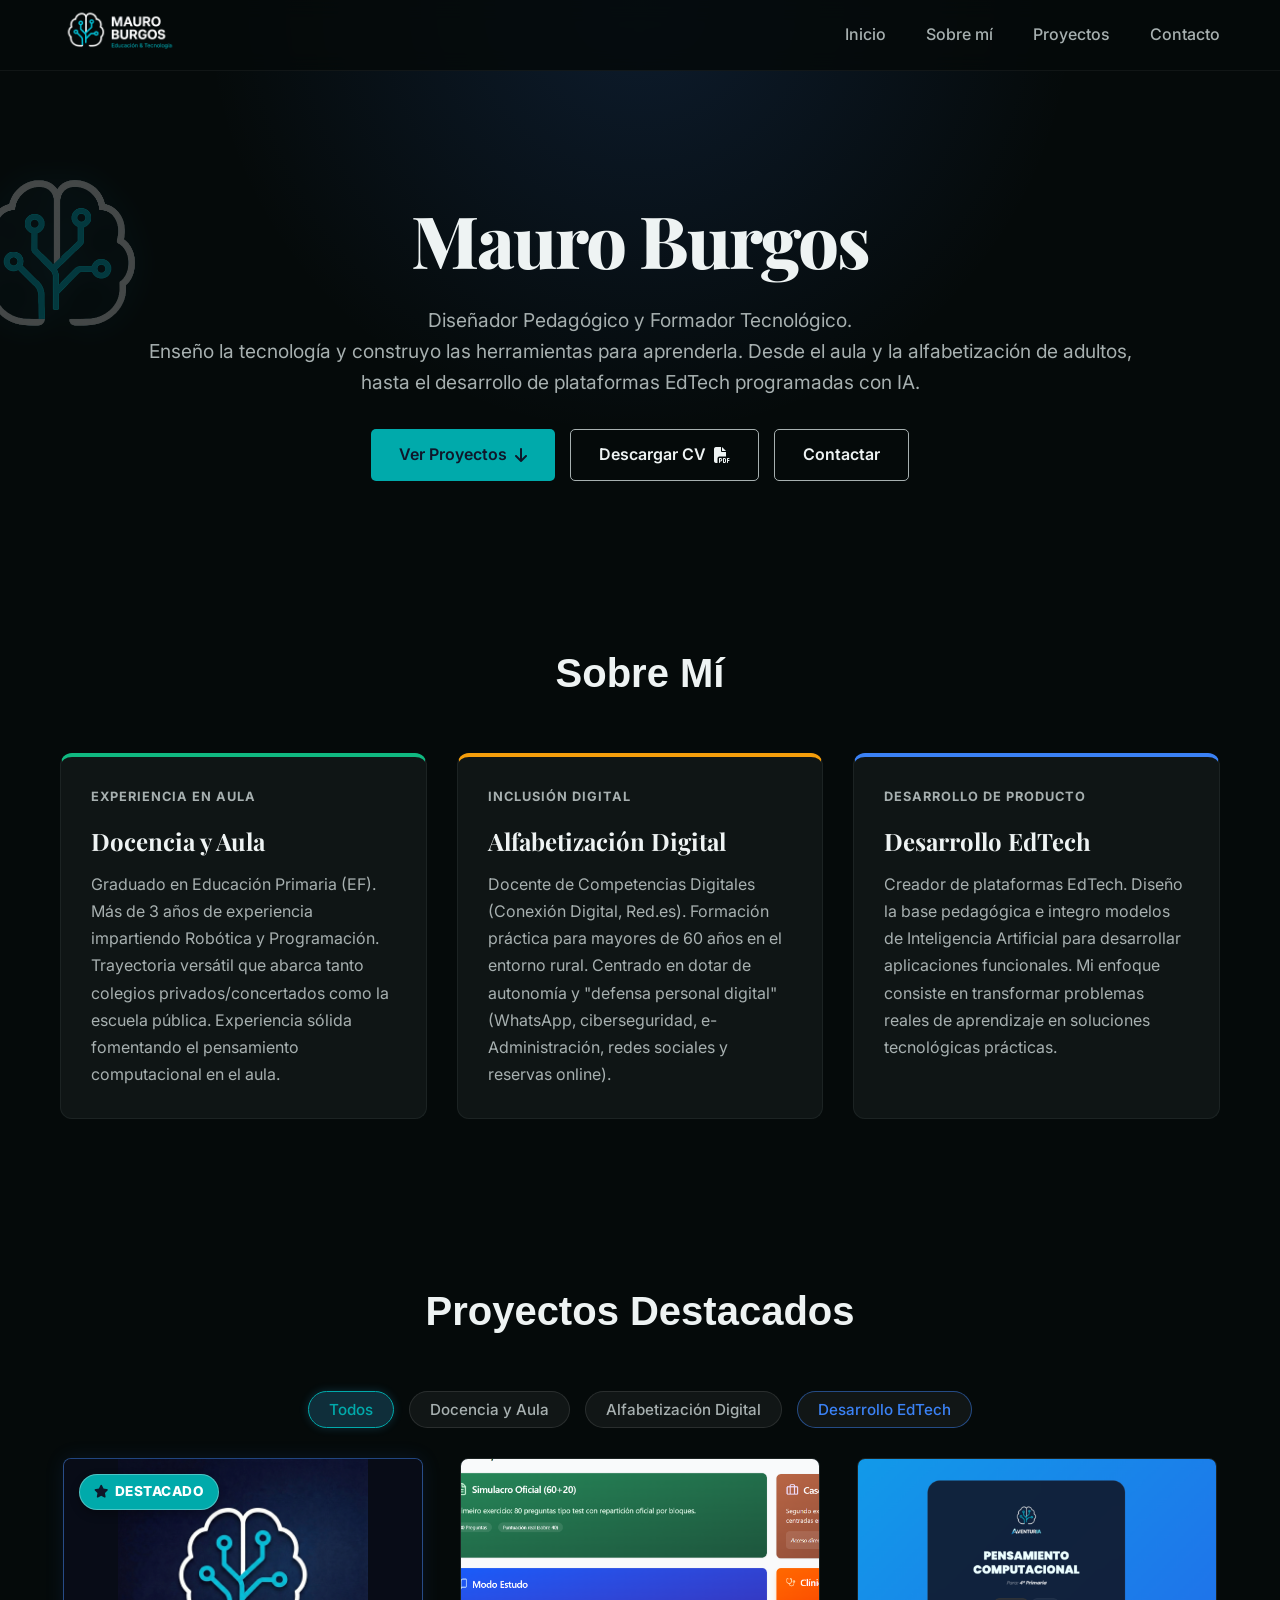
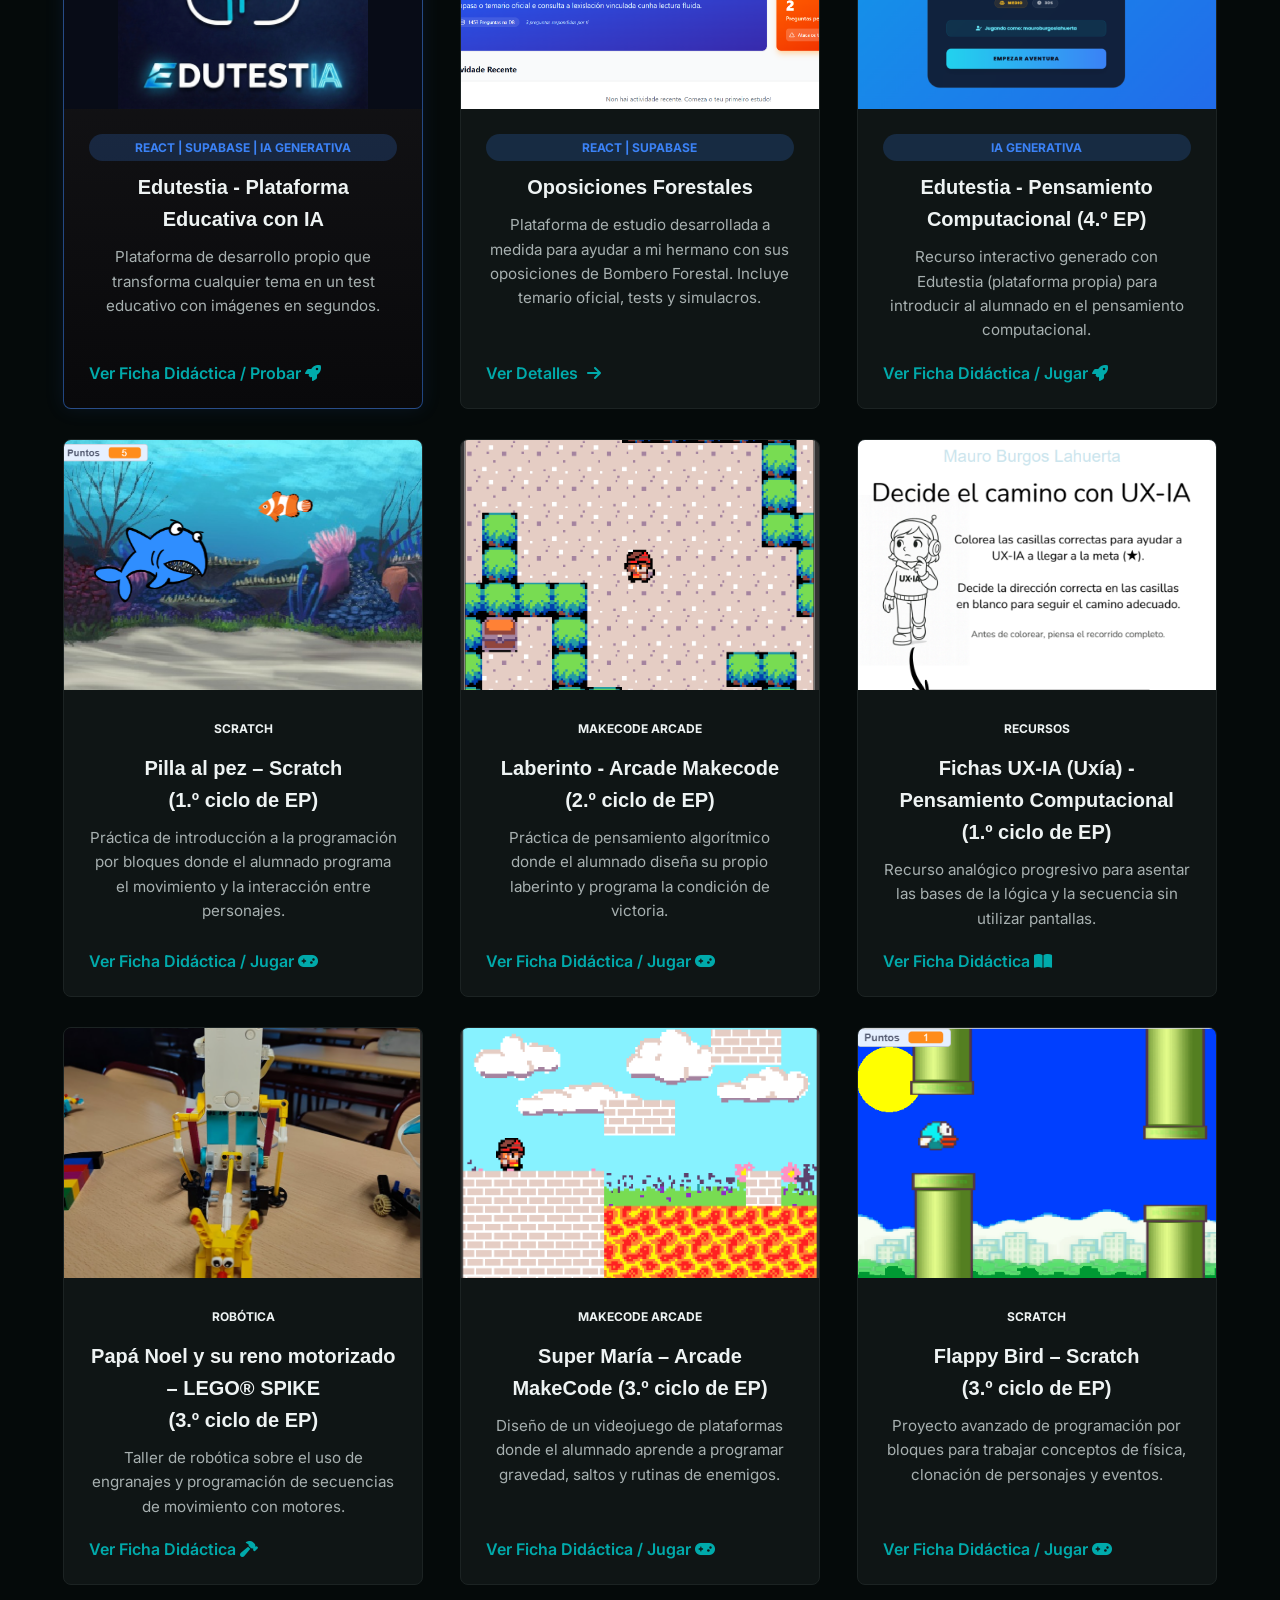
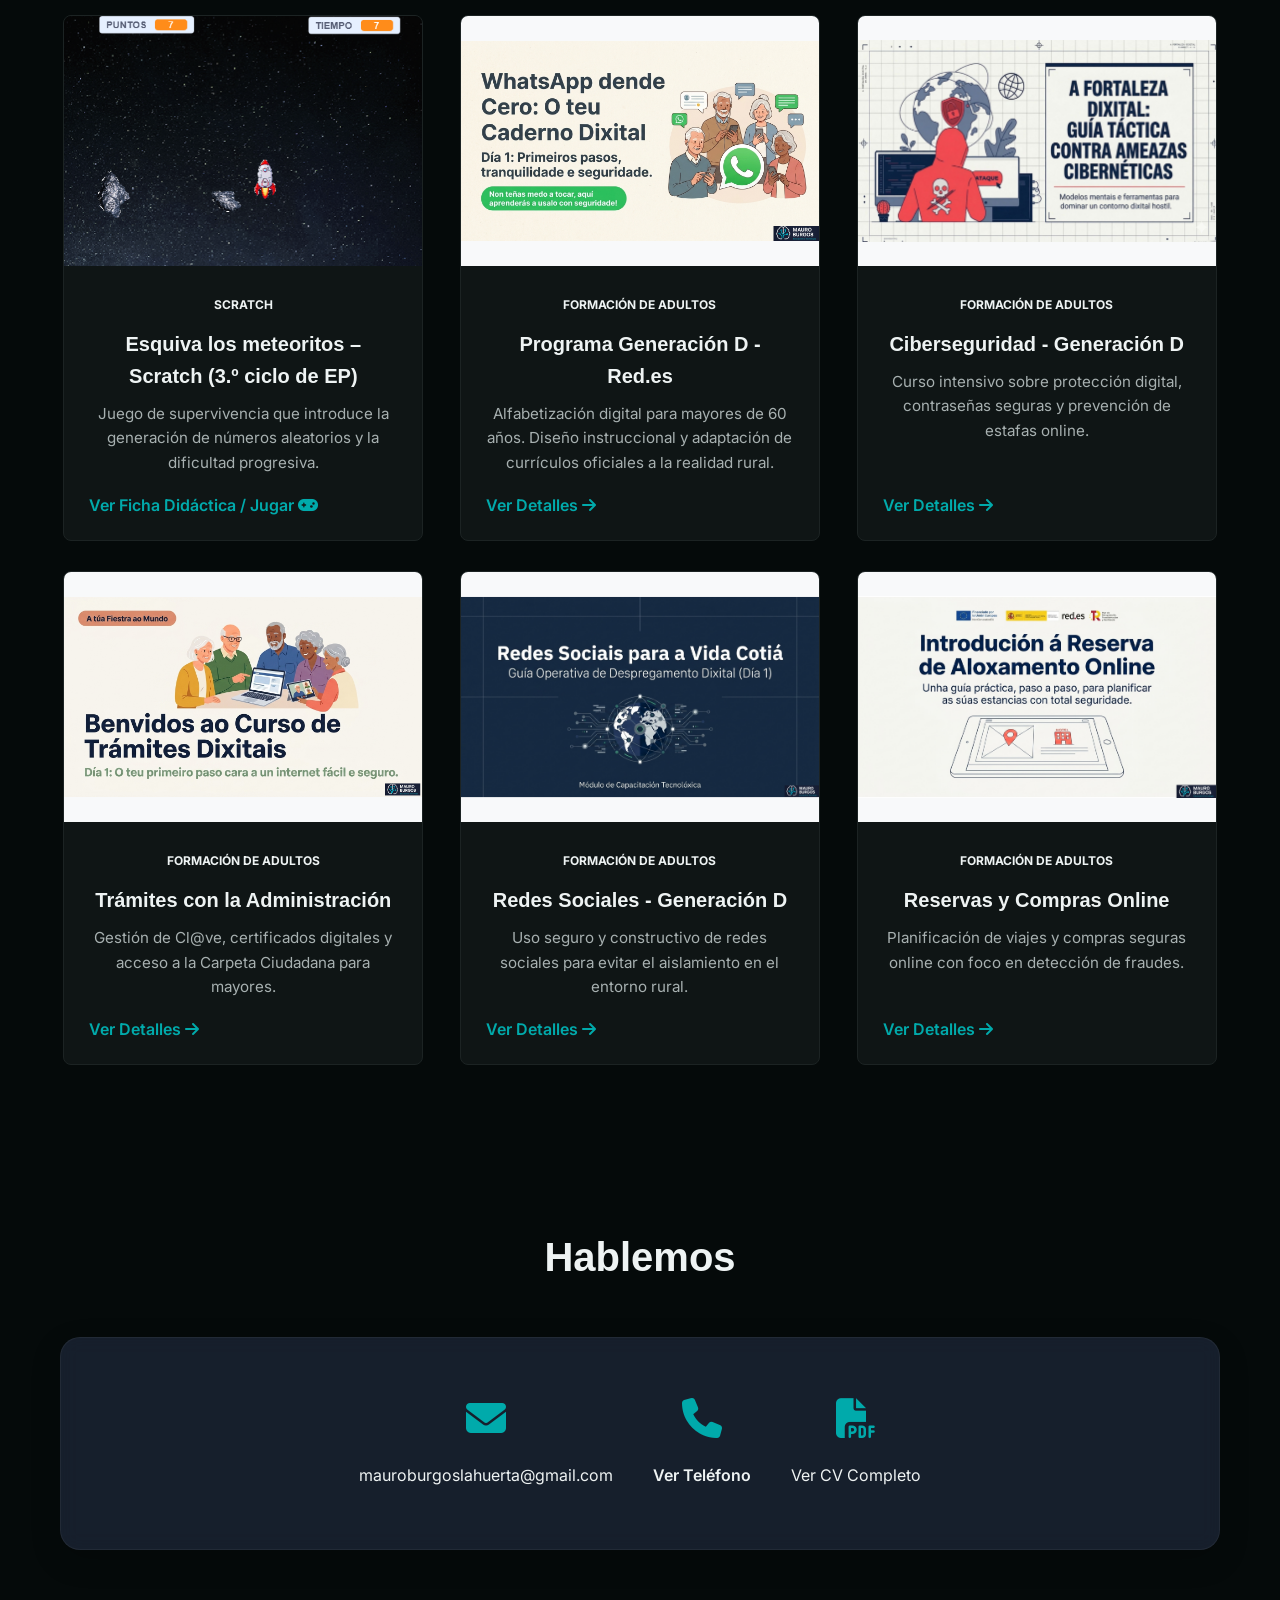
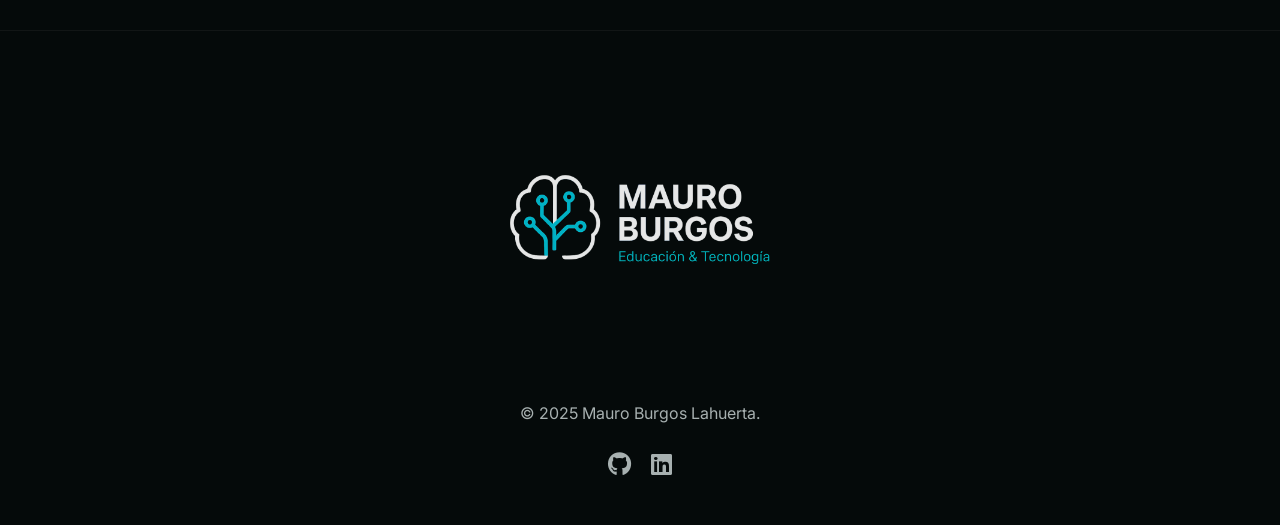
==== index.html @ 37317f1a "UI: actualiza contenido interior de Oposiciones para enfocarlo al producto real y quita humo de IA" ====
<!DOCTYPE html>
<html lang="es">

<head>
    <meta charset="UTF-8">
    <meta name="viewport" content="width=device-width, initial-scale=1.0">
    <title>Mauro Burgos | Educación & Tecnología</title>
    <link rel="icon" href="assets/images/favicon.png" type="image/png">

    <meta name="description"
        content="Portfolio de Mauro Burgos Lahuerta. Diseñador Pedagógico y Creador EdTech. Conectando la experiencia en el aula con el desarrollo de soluciones tecnológicas e IA.">
    <meta property="og:type" content="website">
    <meta property="og:title" content="Mauro Burgos | Educación & Tecnología">
    <meta property="og:description"
        content="Portfolio de Mauro Burgos Lahuerta. Diseñador Pedagógico y Creador EdTech. Conectando la experiencia en el aula con el desarrollo de soluciones tecnológicas e IA.">
    <meta property="og:image"
        content="https://mauroburgoslahuerta.github.io/portfolio/assets/images/social_preview.jpg">
    <link rel="preconnect" href="https://fonts.googleapis.com">
    <link rel="preconnect" href="https://fonts.gstatic.com" crossorigin>
    <link href="https://fonts.googleapis.com/css2?family=Inter:wght@300;400;600;800&family=Playfair+Display:ital,wght@0,600;0,800;1,600&display=swap" rel="stylesheet">
    <link rel="stylesheet" href="css/styles.css?v=10">
    <link rel="stylesheet" href="https://cdnjs.cloudflare.com/ajax/libs/font-awesome/6.4.0/css/all.min.css">
    <!-- Favicon & WebClip -->
    <link rel="icon" type="image/png" href="assets/images/favicon.png?v=2">
    <link rel="apple-touch-icon" href="assets/images/favicon.png?v=2">

    <!-- Google tag (gtag.js) -->
    <script async src="https://www.googletagmanager.com/gtag/js?id=G-CJD3G6DV33"></script>
    <script>
        window.dataLayer = window.dataLayer || [];
        function gtag() { dataLayer.push(arguments); }
        gtag('js', new Date());

        gtag('config', 'G-CJD3G6DV33');
    </script>
</head>

<body>

    <header id="navbar">
        <nav class="container">
            <a href="#inicio" class="nav-logo">
                <img src="assets/images/logo-nav.png" alt="Logo Mauro Burgos">
            </a>

            <div class="nav-right-container" style="display: flex; align-items: center; gap: 20px;">
                <ul class="nav-links">
                    <li><a href="#inicio">Inicio</a></li>
                    <li><a href="#sobre-mi">Sobre mí</a></li>
                    <li><a href="#proyectos">Proyectos</a></li>
                    <li><a href="#contacto">Contacto</a></li>
                </ul>



                <div class="hamburger" role="button" aria-label="Abrir menú de navegación" tabindex="0">
                    <i class="fas fa-bars"></i>
                </div>
            </div>
        </nav>
    </header>

    <!-- Hero Section -->
    <section id="inicio" class="hero fade-in">
        <div class="container hero-content">
            <img src="assets/images/brain.png" class="hero-brain" alt="Brain Icon">
            <h1>Mauro Burgos</h1>
            <p class="hero-text fade-in">
                Diseñador Pedagógico y Formador Tecnológico.<br>
                Enseño la tecnología y construyo las herramientas para aprenderla. Desde el aula y la alfabetización de adultos, hasta el desarrollo de plataformas EdTech programadas con IA.
            </p>
            <div class="cta-buttons">
                <a href="#proyectos" class="btn primary"><span>Ver Proyectos</span> <i
                        class="fas fa-arrow-down"></i></a>
                <a href="assets/docs/CV_Mauro_Burgos.pdf?v=3" target="_blank" class="btn secondary">Descargar CV <i class="fas fa-file-pdf"></i></a>
                <a href="#contacto" class="btn secondary">Contactar</a>
            </div>
        </div>

    </section>


    <section id="sobre-mi" class="about fade-in">
        <div class="container">
            <h2 class="section-title">Sobre Mí</h2>
            <div class="doors-grid">
                <!-- Puerta 1 -->
                <div class="door-card door-emerald" onclick="filterFromAbout('docencia')" tabindex="0" onkeydown="if(event.key==='Enter'||event.key===' '){event.preventDefault();filterFromAbout('docencia');}" style="cursor: pointer;">
                    <div class="door-tag">Experiencia en Aula</div>
                    <h3>Docencia y Aula</h3>
                    <p>Graduado en Educación Primaria (EF). Más de 3 años de experiencia impartiendo Robótica y Programación. Trayectoria versátil que abarca tanto colegios privados/concertados como la escuela pública. Experiencia sólida fomentando el pensamiento computacional en el aula.</p>
                </div>
                <!-- Puerta 2 -->
                <div class="door-card door-amber" onclick="filterFromAbout('adultos')" tabindex="0" onkeydown="if(event.key==='Enter'||event.key===' '){event.preventDefault();filterFromAbout('adultos');}" style="cursor: pointer;">
                    <div class="door-tag">Inclusión Digital</div>
                    <h3>Alfabetización Digital</h3>
                    <p>Docente de Competencias Digitales (Conexión Digital, Red.es). Formación práctica para mayores de 60 años en el entorno rural. Centrado en dotar de autonomía y "defensa personal digital" (WhatsApp, ciberseguridad, e-Administración, redes sociales y reservas online).</p>
                </div>
                <!-- Puerta 3 -->
                <div class="door-card door-blue" onclick="filterFromAbout('edtech')" tabindex="0" onkeydown="if(event.key==='Enter'||event.key===' '){event.preventDefault();filterFromAbout('edtech');}" style="cursor: pointer;">
                    <div class="door-tag">Desarrollo de Producto</div>
                    <h3>Desarrollo EdTech</h3>
                    <p>Creador de plataformas EdTech. Diseño la base pedagógica e integro modelos de Inteligencia Artificial para desarrollar aplicaciones funcionales. Mi enfoque consiste en transformar problemas reales de aprendizaje en soluciones tecnológicas prácticas.</p>
                </div>
            </div>
        </div>
    </section>

    <section id="proyectos" class="projects fade-in">
        <div class="container">
            <h2 class="section-title">Proyectos Destacados</h2>

            <!-- Project Filters -->
            <div class="project-filters"
                style="margin-bottom: 30px; display: flex; justify-content: center; gap: 15px; flex-wrap: wrap;">
                <button class="filter-btn active" data-filter="all">Todos</button>
                <button class="filter-btn docencia" data-filter="docencia">Docencia y Aula</button>
                <button class="filter-btn adultos" data-filter="adultos">Alfabetización Digital</button>
                <button class="filter-btn edtech" data-filter="edtech">Desarrollo EdTech</button>
            </div>

            <div class="projects-grid">

                

                <!-- Project: Edutestia App (Flagship) -->
                <article class="project-card featured" data-category="edtech" onclick="window.openModal('edutestia-app')">
                    <div class="featured-badge">
                        <i class="fas fa-star"></i> <span>Destacado</span>
                    </div>
                    <div class="project-media" style="background-color: #080c17;">
                        <img src="assets/images/edutestia_logo.png" alt="Edutestia App Preview" loading="lazy"
                            style="width: 100%; height: 100%; object-fit: contain; object-position: center;">
                    </div>
                    <div class="project-content">
                        <span class="tag edtech">React | Supabase | IA Generativa</span>
                        <h3 data-project-title="edutestia-app">Edutestia - Plataforma Educativa con IA</h3>
                        <p data-project-desc="edutestia-app">Plataforma de desarrollo propio que transforma cualquier tema en un test educativo con imágenes en segundos.</p>
                        <button class="btn-link"
                            style="background:none; border:none; padding:0; cursor:pointer; font-family: inherit; font-size: inherit; color: var(--accent); font-weight: 600;">
                            <span>Ver Ficha Didáctica / Probar</span> <i
                                class="fas fa-rocket"></i>
                        </button>
                    </div>
                </article>

                <!-- Project: Oposiciones Forestales -->
                <article class="project-card" data-category="edtech" onclick="window.openModal('opos-forestales')" tabindex="0" onkeydown="if(event.key==='Enter'||event.key===' '){event.preventDefault();window.openModal('opos-forestales');}">
                    <div class="project-media">
                        <img src="assets/images/opos_preview.png" alt="Oposiciones Forestales Preview" loading="lazy" width="600" height="400"
                            style="width: 100%; height: 100%; object-fit: cover; object-position: top; transform: scale(1.15);">
                    </div>
                    <div class="project-content">
                        <span class="tag edtech">React | Supabase</span>
                        <h3 data-project-title="opos-forestales">Oposiciones Forestales</h3>
                        <p data-project-desc="opos-forestales">Plataforma de estudio desarrollada a medida para ayudar a mi hermano con sus oposiciones de Bombero Forestal. Incluye temario oficial, tests y simulacros.</p>
                        <button class="btn-link"
                            style="background:none; border:none; padding:0; cursor:pointer; font-family: inherit; font-size: inherit; color: var(--accent); font-weight: 600;">
                            Ver Detalles <i class="fas fa-arrow-right" aria-hidden="true" style="margin-left:5px;"></i>
                        </button>
                    </div>
                </article>

                <!-- Project: Edutestia Concept -->
                <article class="project-card" data-category="edtech" onclick="window.openModal('edutestia-example')">
                    <div class="project-media">
                        <!-- Reusing the preview or a game screenshot if available. Using same for visual consistency unless user provides another -->
                        <img src="assets/images/aventuria_ct_start.png" alt="Edutestia Example" loading="lazy"
                            style="width: 100%; height: 100%; object-fit: cover; object-position: center;">
                    </div>
                    <div class="project-content">
                        <span class="tag edtech">IA Generativa</span>
                        <h3 data-project-title="edutestia-example">Edutestia - Pensamiento Computacional (4.º EP)</h3>
                        <p data-project-desc="edutestia-example">Recurso interactivo generado con Edutestia (plataforma propia) para introducir al alumnado en el pensamiento computacional.</p><!--
                            -->
                        <button class="btn-link"
                            style="background:none; border:none; padding:0; cursor:pointer; font-family: inherit; font-size: inherit; color: var(--accent); font-weight: 600;">
                            <span>Ver Ficha Didáctica / Jugar</span> <i
                                class="fas fa-rocket"></i>
                        </button>
                    </div>
                </article>
                <!-- Project 1: Scratch (Embed) -->
                <!-- Project 1: Scratch (Embed) -->
                <article class="project-card" data-category="docencia" onclick="window.openModal('pilla-al-pez')">
                    <div class="project-media">
                        <img src="assets/images/shark_preview.png" alt="Pilla al pez Scratch" loading="lazy"
                            style="width: 100%; height: 100%; object-fit: cover; object-position: center;">
                    </div>
                    <div class="project-content">
                        <span class="tag docencia">Scratch</span>
                        <!-- Title/Desc dynamic via JS -->
                        <h3 data-project-title="pilla-al-pez">Pilla al pez – Scratch (1.º&nbsp;ciclo&nbsp;de&nbsp;EP)
                        </h3>
                        <p data-project-desc="pilla-al-pez">Práctica de introducción a la programación por bloques donde el alumnado programa el movimiento y la interacción entre personajes.</p><!--
                            
                            -->
                        <button class="btn-link"
                            style="background:none; border:none; padding:0; cursor:pointer; font-family: inherit; font-size: inherit; color: var(--accent); font-weight: 600;">
                            <span>Ver Ficha Didáctica / Jugar</span> <i
                                class="fas fa-gamepad"></i>
                        </button>
                    </div>
                </article>

                <!-- Project 2: Makecode -->
                <!-- Project 2: Makecode -->
                <article class="project-card" data-category="docencia" onclick="window.openModal('makecode')">
                    <div class="project-media">
                        <img src="assets/images/laberinto_preview.png" alt="Laberinto Arcade Screenshot" loading="lazy"
                            style="width: 100%; height: 100%; object-fit: cover;">
                    </div>
                    <div class="project-content">
                        <span class="tag docencia">MakeCode Arcade</span>
                        <h3 data-project-title="makecode">Laberinto - Arcade Makecode (2.º&nbsp;ciclo&nbsp;de&nbsp;EP)
                        </h3>
                        <p data-project-desc="makecode">Práctica de pensamiento algorítmico donde el alumnado diseña su propio laberinto y programa la condición de victoria.</p><!--
                            
                            -->
                        <button class="btn-link"
                            style="background:none; border:none; padding:0; cursor:pointer; font-family: inherit; font-size: inherit; color: var(--accent); font-weight: 600;">
                            <span>Ver Ficha Didáctica / Jugar</span> <i
                                class="fas fa-gamepad"></i>
                        </button>
                    </div>
                </article>

                <!-- Project 3: UX-IA -->
                <!-- Project 3: UX-IA -->
                <article class="project-card" data-category="docencia" onclick="window.openModal('uxia')">
                    <div class="project-media">
                        <img src="assets/images/uxia_preview.png" alt="Fichas UX-IA Preview" loading="lazy"
                            style="width: 100%; height: 100%; object-fit: cover; object-position: top;">
                    </div>
                    <div class="project-content">
                        <span class="tag docencia">Recursos</span>
                        <h3 data-project-title="uxia">Fichas UX-IA (Uxía) - Pensamiento Computacional
                            (1.º&nbsp;ciclo&nbsp;de&nbsp;EP)
                        </h3>
                        <p data-project-desc="uxia">Recurso analógico progresivo para asentar las bases de la lógica y la secuencia sin utilizar pantallas.</p><!--
                            
                            -->
                        <button class="btn-link"
                            style="background:none; border:none; padding:0; cursor:pointer; font-family: inherit; font-size: inherit; color: var(--accent); font-weight: 600;">
                            <span>Ver Ficha Didáctica</span> <i class="fas fa-book-open"></i>
                        </button>
                    </div>
                </article>

                <!-- Project 4: LEGO Spike -->
                <!-- Project 4: LEGO Spike -->
                <article class="project-card" data-category="docencia" onclick="window.openModal('lego-noel')">
                    <div class="project-media">
                        <img src="assets/images/lego_preview.png" alt="Papá Noel LEGO Spike" loading="lazy"
                            style="width: 100%; height: 100%; object-fit: cover; object-position: center;">
                    </div>
                    <div class="project-content">
                        <span class="tag docencia">Robótica</span>
                        <h3 data-project-title="lego-noel">Papá Noel y su reno motorizado – LEGO® SPIKE
                            (3.º&nbsp;ciclo&nbsp;de&nbsp;EP)
                        </h3>
                        <p data-project-desc="lego-noel">Taller de robótica sobre el uso de engranajes y programación de secuencias de movimiento con motores.</p><!--
                            -->
                        <button class="btn-link"
                            style="background:none; border:none; padding:0; cursor:pointer; font-family: inherit; font-size: inherit; color: var(--accent); font-weight: 600;">
                            <span>Ver Ficha Didáctica</span> <i class="fas fa-hammer"></i>
                        </button>
                    </div>
                </article>

                <!-- Project 5: Super María -->
                <!-- Project 5: Super María -->
                <article class="project-card" data-category="docencia" onclick="window.openModal('super-maria')">
                    <div class="project-media">
                        <img src="assets/images/supermaria_preview.png" alt="Super María MakeCode" loading="lazy"
                            style="width: 100%; height: 100%; object-fit: cover; object-position: center;">
                    </div>
                    <div class="project-content">
                        <span class="tag docencia">MakeCode Arcade</span>
                        <h3 data-project-title="super-maria">Super María – Arcade MakeCode
                            (3.º&nbsp;ciclo&nbsp;de&nbsp;EP)</h3>
                        <p data-project-desc="super-maria">Diseño de un videojuego de plataformas donde el alumnado aprende a programar gravedad, saltos y rutinas de enemigos.</p><!--
                            -->
                        <button class="btn-link"
                            style="background:none; border:none; padding:0; cursor:pointer; font-family: inherit; font-size: inherit; color: var(--accent); font-weight: 600;">
                            <span>Ver Ficha Didáctica / Jugar</span> <i
                                class="fas fa-gamepad"></i>
                        </button>
                    </div>
                </article>

                <!-- Project 6: Flappy Bird -->
                <!-- Project 6: Flappy Bird -->
                <article class="project-card" data-category="docencia" onclick="window.openModal('flappy-bird')">
                    <div class="project-media">
                        <img src="assets/images/flappy_preview.png" alt="Flappy Bird Scratch" loading="lazy"
                            style="width: 100%; height: 100%; object-fit: cover; object-position: center;">
                    </div>
                    <div class="project-content">
                        <span class="tag docencia">Scratch</span>
                        <h3 data-project-title="flappy-bird">Flappy Bird – Scratch (3.º&nbsp;ciclo&nbsp;de&nbsp;EP)</h3>
                        <p data-project-desc="flappy-bird">Proyecto avanzado de programación por bloques para trabajar conceptos de física, clonación de personajes y eventos.</p><!--
                            -->
                        <button class="btn-link"
                            style="background:none; border:none; padding:0; cursor:pointer; font-family: inherit; font-size: inherit; color: var(--accent); font-weight: 600;">
                            <span>Ver Ficha Didáctica / Jugar</span> <i
                                class="fas fa-gamepad"></i>
                        </button>
                    </div>
                </article>

                <!-- Project 7: Meteoritos -->
                <!-- Project 7: Meteoritos -->
                <article class="project-card" data-category="docencia" onclick="window.openModal('meteoritos')">
                    <div class="project-media">
                        <img src="assets/images/meteoritos_preview.png" loading="lazy"
                            alt="Esquiva los meteoritos – Scratch (3.º&nbsp;ciclo&nbsp;de&nbsp;EP)"
                            style="width: 100%; height: 100%; object-fit: cover; object-position: center;">
                    </div>
                    <div class="project-content">
                        <span class="tag docencia">Scratch</span>
                        <h3 data-project-title="meteoritos">Esquiva los meteoritos – Scratch
                            (3.º&nbsp;ciclo&nbsp;de&nbsp;EP)</h3>
                        <p data-project-desc="meteoritos">Juego de supervivencia que introduce la generación de números aleatorios y la dificultad progresiva.</p><!--
                            -->
                        <button class="btn-link"
                            style="background:none; border:none; padding:0; cursor:pointer; font-family: inherit; font-size: inherit; color: var(--accent); font-weight: 600;">
                            <span>Ver Ficha Didáctica / Jugar</span> <i
                                class="fas fa-gamepad"></i>
                        </button>
                    </div>
                </article>

<!-- Project: Formación Adultos (WhatsApp) -->
                <article class="project-card" data-category="adultos" onclick="window.openModal('alfabetizacion-digital')" tabindex="0" onkeydown="if(event.key==='Enter'||event.key===' '){event.preventDefault();window.openModal('alfabetizacion-digital');}">
                    <div class="project-media">
                        <img src="assets/images/whatsapp_cover.png" alt="Alfabetización Digital Preview" loading="lazy" width="600" height="400"
                            style="width: 100%; height: 100%; object-fit: contain; background-color: #f8f9fa;">
                    </div>
                    <div class="project-content">
                        <span class="tag adultos">Formación de Adultos</span>
                        <h3 data-project-title="alfabetizacion-digital">Programa Generación D - Red.es</h3>
                        <p data-project-desc="alfabetizacion-digital">Alfabetización digital para mayores de 60 años. Diseño instruccional y adaptación de currículos oficiales a la realidad rural.</p>
                        <button class="btn-link"
                            style="background:none; border:none; padding:0; cursor:pointer; font-family: inherit; font-size: inherit; color: var(--accent); font-weight: 600;">
                            <span>Ver Detalles</span> <i
                                class="fas fa-arrow-right" aria-hidden="true"></i>
                        </button>
                    </div>
                </article>

<!-- Project: Formación Adultos (Ciberseguridad) -->
                <article class="project-card" data-category="adultos" onclick="window.openModal('alfabetizacion-ciber')" tabindex="0" onkeydown="if(event.key==='Enter'||event.key===' '){event.preventDefault();window.openModal('alfabetizacion-ciber');}">
                    <div class="project-media">
                        <img src="assets/images/ciber_cover.png" alt="Ciberseguridad Preview" loading="lazy" width="600" height="400"
                            style="width: 100%; height: 100%; object-fit: contain; background-color: #f8f9fa;">
                    </div>
                    <div class="project-content">
                        <span class="tag adultos">Formación de Adultos</span>
                        <h3 data-project-title="alfabetizacion-ciber">Ciberseguridad - Generación D</h3>
                        <p data-project-desc="alfabetizacion-ciber">Curso intensivo sobre protección digital, contraseñas seguras y prevención de estafas online.</p>
                        <button class="btn-link"
                            style="background:none; border:none; padding:0; cursor:pointer; font-family: inherit; font-size: inherit; color: var(--accent); font-weight: 600;">
                            <span>Ver Detalles</span> <i
                                class="fas fa-arrow-right" aria-hidden="true"></i>
                        </button>
                    </div>
                </article>

                <!-- Project: Formación Adultos (Trámites) -->
                <article class="project-card" data-category="adultos" onclick="window.openModal('alfabetizacion-tramites')" tabindex="0" onkeydown="if(event.key==='Enter'||event.key===' '){event.preventDefault();window.openModal('alfabetizacion-tramites');}">
                    <div class="project-media">
                        <img src="assets/images/tramites_cover.png" alt="Trámites Preview" loading="lazy" width="600" height="400"
                            style="width: 100%; height: 100%; object-fit: contain; background-color: #f8f9fa;">
                    </div>
                    <div class="project-content">
                        <span class="tag adultos">Formación de Adultos</span>
                        <h3 data-project-title="alfabetizacion-tramites">Trámites con la Administración</h3>
                        <p data-project-desc="alfabetizacion-tramites">Gestión de Cl@ve, certificados digitales y acceso a la Carpeta Ciudadana para mayores.</p>
                        <button class="btn-link"
                            style="background:none; border:none; padding:0; cursor:pointer; font-family: inherit; font-size: inherit; color: var(--accent); font-weight: 600;">
                            <span>Ver Detalles</span> <i
                                class="fas fa-arrow-right" aria-hidden="true"></i>
                        </button>
                    </div>
                </article>

                <!-- Project: Formación Adultos (Redes) -->
                <article class="project-card" data-category="adultos" onclick="window.openModal('alfabetizacion-redes')" tabindex="0" onkeydown="if(event.key==='Enter'||event.key===' '){event.preventDefault();window.openModal('alfabetizacion-redes');}">
                    <div class="project-media">
                        <img src="assets/images/redes_cover.png" alt="Redes Preview" loading="lazy" width="600" height="400"
                            style="width: 100%; height: 100%; object-fit: contain; background-color: #f8f9fa;">
                    </div>
                    <div class="project-content">
                        <span class="tag adultos">Formación de Adultos</span>
                        <h3 data-project-title="alfabetizacion-redes">Redes Sociales - Generación D</h3>
                        <p data-project-desc="alfabetizacion-redes">Uso seguro y constructivo de redes sociales para evitar el aislamiento en el entorno rural.</p>
                        <button class="btn-link"
                            style="background:none; border:none; padding:0; cursor:pointer; font-family: inherit; font-size: inherit; color: var(--accent); font-weight: 600;">
                            <span>Ver Detalles</span> <i
                                class="fas fa-arrow-right" aria-hidden="true"></i>
                        </button>
                    </div>
                </article>

                <!-- Project: Formación Adultos (Reservas) -->
                <article class="project-card" data-category="adultos" onclick="window.openModal('alfabetizacion-reservas')" tabindex="0" onkeydown="if(event.key==='Enter'||event.key===' '){event.preventDefault();window.openModal('alfabetizacion-reservas');}">
                    <div class="project-media">
                        <img src="assets/images/reservas_cover.png" alt="Reservas Preview" loading="lazy" width="600" height="400"
                            style="width: 100%; height: 100%; object-fit: contain; background-color: #f8f9fa;">
                    </div>
                    <div class="project-content">
                        <span class="tag adultos">Formación de Adultos</span>
                        <h3 data-project-title="alfabetizacion-reservas">Reservas y Compras Online</h3>
                        <p data-project-desc="alfabetizacion-reservas">Planificación de viajes y compras seguras online con foco en detección de fraudes.</p>
                        <button class="btn-link"
                            style="background:none; border:none; padding:0; cursor:pointer; font-family: inherit; font-size: inherit; color: var(--accent); font-weight: 600;">
                            <span>Ver Detalles</span> <i
                                class="fas fa-arrow-right" aria-hidden="true"></i>
                        </button>
                    </div>
                </article>
            </div>
        </div>
    </section>

    <section id="contacto" class="contact fade-in">
        <div class="container">
            <h2 class="section-title">Hablemos</h2>
            <div class="contact-wrapper">
                <div class="contact-info">

                    <div class="info-item">
                        <a href="mailto:mauroburgoslahuerta@gmail.com" class="icon-link" aria-label="Enviar correo">
                            <i class="fas fa-envelope"></i>
                        </a>
                        <p>mauroburgoslahuerta@gmail.com</p>
                    </div>
                    <div class="info-item">
                        <i class="fas fa-phone clickable-icon" onclick="revealPhone(this.nextElementSibling)"
                            style="cursor: pointer;" title="Ver teléfono"></i>
                        <div class="phone-container" onclick="revealPhone(this)">
                            <span class="phone-mask">Ver Teléfono</span>
                            <span class="phone-number hidden">+34 667 910 333</span>
                        </div>
                    </div>
                    <div class="info-item">
                        <a href="assets/docs/CV_Mauro_Burgos.pdf?v=3"
                            target="_blank" class="icon-link" aria-label="Ver CV">
                            <i class="fas fa-file-pdf"></i>
                        </a>
                        <a href="assets/docs/CV_Mauro_Burgos.pdf?v=3"
                            target="_blank">Ver CV Completo</a>
                    </div>
                </div>
            </div>
        </div>
    </section>

    <footer>
        <div class="container">
            <img src="assets/images/logo-nav.png" alt="Mauro Burgos Logo" class="footer-logo">
            <p>&copy; 2025 Mauro Burgos Lahuerta.</p>
            <div class="social-links">
                <a href="https://github.com/mauro-burgos" target="_blank"><i class="fab fa-github"></i></a>
                <a href="https://www.linkedin.com/in/mauro-burgos-lahuerta-b77435328" target="_blank"><i
                        class="fab fa-linkedin"></i></a>
                <!-- Twitter removed as requested -->
            </div>
        </div>
    </footer>

    <!-- Didactic Sheet Modal -->
    <div id="project-modal" class="modal">
        <div class="modal-content">
            <span class="close-modal" role="button" aria-label="Cerrar ventana modal" tabindex="0"
                onclick="closeModal()">&times;</span>
            <div class="modal-header">
                <span id="modal-tag" class="tag"></span>
                <h2 id="modal-title">Título del Proyecto</h2>
            </div>
            <div class="modal-body">
                <div id="modal-game-container" class="game-container" style="display:none; margin-bottom: 20px;">
                    <iframe id="modal-iframe" src="" frameborder="0" width="100%" height="400" allowfullscreen
                        sandbox="allow-popups allow-forms allow-scripts allow-same-origin"
                        style="display:none;"></iframe>
                    <img id="modal-image" src="" alt="Project Preview"
                        style="display:none; width: 100%; height: auto; border-radius: 8px;">
                </div>
                <!-- Gallery container removed as not used/populated yet, but keeping structure clean -->

                <div class="modal-section">
                    <h3><i class="fas fa-info-circle"></i> Descripción</h3>
                    <p id="modal-desc">Descripción del proyecto...</p>
                </div>

                <div class="modal-grid">
                    <div class="modal-section">
                        <h3><i class="fas fa-list-check"></i> Objetivos Didácticos</h3>
                        <ul id="modal-objectives" class="modal-list">
                            <!-- Populated by JS -->
                        </ul>
                    </div>
                    <div class="modal-section">
                        <h3><i class="fas fa-gamepad"></i> Instrucciones</h3>
                        <p id="modal-instructions">Instrucciones...</p>
                    </div>
                </div>

                <div class="modal-footer">
                    <a id="modal-link" href="#" target="_blank" class="btn primary">Ver en Scratch <i
                            class="fas fa-external-link-alt"></i></a>
                </div>
            </div>
        </div>
    </div>

    <!-- Translations JS -->
    
    <!-- Main Script -->
    <!-- Back to Top Button -->
    <button id="back-to-top" title="Volver arriba">
        <i class="fas fa-arrow-up"></i>
    </button>

    <!-- Main Script (Loaded last) -->
    <script src="js/script.js?v=45"></script>
</body>

</html>
---- css/styles.css ----
:root {
    /* Brand Hue: 195 (Cyan/Teal) - OKLCH format: oklch(lightness chroma hue) */
    --bg-color: oklch(14% 0.01 195);
    --card-bg: oklch(19% 0.01 195);
    --card-border: oklch(25% 0.01 195);
    
    --text-primary: oklch(96% 0.005 195);
    --text-secondary: oklch(75% 0.01 195);
    
    --accent: oklch(65% 0.15 195);
    --accent-hover: oklch(75% 0.15 195);
    
    --nav-bg: oklch(14% 0.01 195 / 0.85);
    
    --font-main: 'Inter', sans-serif;
    --transition: background-color 0.3s ease, color 0.3s ease, border-color 0.3s ease, transform 0.3s ease, box-shadow 0.3s ease, opacity 0.3s ease;
}

* {
    margin: 0;
    padding: 0;
    box-sizing: border-box;
    scroll-behavior: smooth;
}

body {
    background-color: var(--bg-color);
    color: var(--text-primary);
    font-family: var(--font-main);
    line-height: 1.6;
    overflow-x: hidden;
}

a {
    text-decoration: none;
    color: inherit;
    transition: var(--transition);
}

ul {
    list-style: none;
}

.container {
    max-width: 1200px;
    margin: 0 auto;
    padding: 0 20px;
}

/* Navbar */
#navbar {
    position: fixed;
    top: 0;
    width: 100%;
    z-index: 1000;
    background: var(--nav-bg);
    backdrop-filter: blur(10px);
    border-bottom: 1px solid rgba(255, 255, 255, 0.05);
}



nav {
    display: flex;
    justify-content: flex-end;
    /* Links to right */
    align-items: center;
    height: 70px; /* Restaurado a su tamaño original para evitar el marco gigante */
    position: relative;
    /* Context for absolute logo */
}

.nav-logo {
    position: absolute;
    left: 20px;
    top: 50%;
    transform: translateY(-50%);
    z-index: 1100;
    cursor: pointer;
    /* Standard link cursor */
    user-select: none;
}

.nav-logo img {
    height: 120px; /* Tamaño intermedio para que lea pero no se vea desproporcionado */
    width: auto;
    object-fit: contain;
    pointer-events: none;
    /* Prevent image drag conflict */
}

/* Logo removed styles skipped */

.nav-links {
    display: flex;
    gap: 40px;
    /* Increased gap slightly for centered look */
}

.nav-links a {
    font-weight: 500;
    color: var(--text-secondary);
}

.nav-links a:hover {
    color: var(--accent);
}

/* Language Selector */
.lang-selector {
    display: flex;
    align-items: center;
    gap: 0.5rem;
    margin-left: 2rem;
    padding-left: 2rem;
    border-left: 1px solid rgba(255, 255, 255, 0.1);
    height: 30px;
}

.lang-btn {
    background: none;
    border: none;
    color: var(--text-secondary);
    font-weight: 600;
    cursor: pointer;
    padding: 0.25rem 0.5rem;
    border-radius: 4px;
    transition: background-color 0.3s ease, color 0.3s ease, border-color 0.3s ease, transform 0.3s ease, box-shadow 0.3s ease, opacity 0.3s ease;
    font-size: 0.9rem;
}

.lang-btn:hover {
    color: var(--accent);
    background: rgba(255, 255, 255, 0.05);
}

.lang-btn.active {
    color: var(--accent);
    background: rgba(6, 182, 212, 0.1);
}

.lang-separator {
    color: var(--text-secondary);
    opacity: 0.3;
    font-size: 0.8rem;
}

.hamburger {
    display: none;
    font-size: 1.5rem;
    cursor: pointer;
}

/* Sections General */
section {
    padding: 80px 0;
    text-align: center;
    /* Default center for all sections */
}

.section-title {
    font-size: 2.5rem;
    margin-bottom: 3rem;
    /* Increased from 1rem for better clean separation */
    color: var(--text-primary);
    font-family: 'Playfair Display', serif;
    display: inline-block;
}

.section-subtitle {
    font-size: 1.1rem;
    color: var(--text-secondary);
    margin-bottom: 3rem;
    max-width: 600px;
}

.hero {
    padding: 150px 0 80px 0; /* Sustituye el 100vh por un padding fijo y simétrico */
    display: flex;
    flex-direction: column;
    align-items: center;
    justify-content: center;
    text-align: center;
    background: var(--bg-color);
    background-image: radial-gradient(circle at 50% 0%, rgba(59, 130, 246, 0.15) 0%, transparent 50%);
}

.hero-content {
    max-width: 1200px;
    width: 100%;
    padding: 2rem;
}

/* ... existing styles for buttons etc ... */

/* Toolkit Section: Full width at the bottom */
.toolkit {
    width: 100%;
    padding: 2rem 0;
    background: rgba(15, 23, 42, 0.5);
    /* Slightly darker/transparent */
    border-top: 1px solid rgba(255, 255, 255, 0.05);
    /* Top border instead of bottom */
    border-bottom: none;
    backdrop-filter: blur(5px);
}

.greeting {
    font-size: 1.2rem;
    color: var(--accent);
    font-weight: 600;
    text-transform: uppercase;
    letter-spacing: 2px;
}

.hero h2 {
    font-size: 2rem;
    color: var(--text-secondary);
    /* Ensure it uses the new lighter secondary */
    margin-bottom: 2rem;
    font-weight: 400;
}

.hero-text {
    font-size: 1.2rem;
    /* Slightly larger for readability if plenty of space, or keep 1.1 */
    color: var(--text-secondary);
    margin-bottom: 2rem;
    /* Reduced from 4rem */
    max-width: 1000px;
    /* Increased to avoid wrapping */
    margin-left: auto;
    margin-right: auto;
}

#typewriter {
    color: var(--text-primary);
    font-weight: 600;
    border-right: 2px solid var(--accent);
    padding-right: 5px;
    animation: blink 0.75s step-end infinite;
}

@keyframes blink {

    from,
    to {
        border-color: transparent
    }

    50% {
        border-color: var(--accent)
    }
}

.cta-buttons {
    display: flex;
    gap: 15px;
    justify-content: center;
}

.btn {
    padding: 12px 28px;
    border-radius: 5px;
    font-weight: 600;
    cursor: pointer;
    display: inline-flex;
    align-items: center;
    gap: 8px;
}

.btn.primary {
    background-color: var(--accent);
    color: #0f172a;
}

.btn.primary:hover {
    background-color: var(--accent-hover);
    transform: translateY(-2px);
}

.btn.secondary {
    border: 1px solid var(--text-secondary);
    color: var(--text-primary);
}

.btn.secondary:hover {
    border-color: var(--accent);
    color: var(--accent);
}


.toolkit-grid {
    display: flex;
    justify-content: space-between;
    align-items: center;
    flex-wrap: wrap;
    gap: 4rem;
    opacity: 0.8;
}

.tool-item {
    display: flex;
    flex-direction: column;
    align-items: center;
    gap: 10px;
    color: var(--text-secondary);
    transition: var(--transition);
}

.tool-item i {
    font-size: 2rem;
    color: var(--text-secondary);
    /* Default color */
    transition: var(--transition);
}

.tool-item:hover {
    transform: translateY(-5px);
    opacity: 1;
}

.tool-item:hover i {
    color: var(--accent);
    text-shadow: 0 0 10px var(--accent);
}

/* Toolkit Grid */
.toolkit-grid {
    display: flex;
    justify-content: center !important;
    /* Force centering */
    flex-wrap: wrap;
    gap: 20px;
    /* Reduced gap to fit all in one line */
    margin: 30px auto 30px auto;
    /* Center the block itself */
    max-width: 100%;
    /* Allow full width so they don't wrap */
}

.tool-item {
    display: flex;
    flex-direction: column;
    align-items: center;
    gap: 10px;
    width: 100px;
    /* Fixed width */
    text-align: center;
    cursor: default;
    /* Not clickable */
}

.tool-item i {
    font-size: 2.5rem;
    transition: transform 0.3s ease;
}

.tool-item:hover i {
    transform: scale(1.2);
    /* Icon pop is fine, but no background */
}

.tool-item span {
    font-size: 0.9rem;
    color: var(--text-secondary);
}

/* Responsive Toolkit for Mobile */
@media (max-width: 768px) {
    .toolkit-grid {
        display: grid;
        grid-template-columns: repeat(3, 1fr);
        /* Force 3 columns */
        gap: 20px;
        justify-items: center;
    }

    .tool-item {
        width: auto;
    }

    .tool-item i {
        font-size: 2rem;
    }
}

/* About Section */
.about {
    padding-top: 3rem !important;
    /* Reduced to 3rem since toolkit is gone */
    text-align: center;
    /* Center the title too */
}







strong {
    color: var(--accent);
    /* Optional: Highlight keywords with accent instead of white, or keep white? User disliked mixed white/gray. Let's try uniform text with accent bold OR just text-primary. */
    color: #fff;
    /* Make bold stand out slightly but purely? No user complained about mix. Let's make strong inherit or be bright. */
    color: var(--text-primary);
    /* Uniformity */
    font-weight: 700;
}

/* Skills list styles unchanged */







/* Projects Section */
.projects-grid {
    display: grid;
    grid-template-columns: repeat(auto-fill, minmax(320px, 1fr));
    gap: 30px;
    justify-items: center;
}

.project-card {
    background-color: var(--card-bg);
    border-radius: 8px;
    overflow: hidden;
    border: 1px solid var(--card-border);
    display: flex;
    flex-direction: column;
    transition: transform 0.3s ease, border-color 0.3s ease;
    width: 100%;
    max-width: 360px;
    cursor: pointer;
}

.project-card:hover {
    transform: translateY(-8px);
    box-shadow: 0 15px 30px rgba(0, 0, 0, 0.3);
    border-color: rgba(56, 189, 248, 0.3);
}

.project-card.fade-out {
    opacity: 0;
    transform: scale(0.95);
    pointer-events: none;
}

.project-card.hidden {
    display: none;
}

/* Featured / Flagship Card Style */
.project-card.featured {
    border-color: rgba(59, 130, 246, 0.5);
    box-shadow: 0 0 20px rgba(59, 130, 246, 0.1);
    background: linear-gradient(180deg, rgba(24, 24, 27, 1) 0%, rgba(9, 9, 11, 1) 100%);
    position: relative;
    z-index: 1;
}

.project-card.featured:hover {
    border-color: var(--accent);
    box-shadow: 0 0 30px rgba(59, 130, 246, 0.2);
    transform: translateY(-5px);
}

.featured-badge {
    position: absolute;
    top: 15px;
    left: 15px;
    background: var(--accent);
    color: #fff;
    padding: 6px 14px;
    border-radius: 20px;
    font-size: 0.85rem;
    font-weight: 800;
    z-index: 10;
    display: flex;
    align-items: center;
    gap: 6px;
    box-shadow: 0 4px 10px rgba(0, 0, 0, 0.3);
    text-transform: uppercase;
    letter-spacing: 0.5px;
    border: 1px solid rgba(255, 255, 255, 0.3);
}

.featured-badge i {
    font-size: 0.8rem;
    color: #0f172a;
}

/* Filter Buttons */
.project-filters {
    margin-bottom: 30px;
}

.filter-btn {
    background: rgba(255, 255, 255, 0.05);
    border: 1px solid rgba(255, 255, 255, 0.1);
    color: var(--text-secondary);
    padding: 8px 20px;
    border-radius: 20px;
    cursor: pointer;
    font-size: 0.95rem;
    font-weight: 500;
    transition: background-color 0.3s ease, color 0.3s ease, border-color 0.3s ease, transform 0.3s ease, box-shadow 0.3s ease, opacity 0.3s ease;
    font-family: inherit;
}

.filter-btn:hover {
    background: rgba(255, 255, 255, 0.1);
    color: var(--text-primary);
    transform: translateY(-2px);
}

.filter-btn.active {
    background: rgba(56, 189, 248, 0.2);
    border-color: var(--accent);
    color: var(--accent);
    box-shadow: 0 0 10px rgba(56, 189, 248, 0.2);
}

/* Specific Filter Colors - ALWAYS VISIBLE */
.filter-btn.edtech {
    border-color: rgba(59, 130, 246, 0.5);
    color: #3b82f6;
}

.filter-btn.edtech:hover,
.filter-btn.edtech.active {
    background: rgba(59, 130, 246, 0.2);
    border-color: #3b82f6;
    box-shadow: 0 0 10px rgba(59, 130, 246, 0.2);
}

.filter-btn.instructional {
    border-color: rgba(168, 85, 247, 0.5);
    color: #a855f7;
}

.filter-btn.instructional:hover,
.filter-btn.instructional.active {
    background: rgba(168, 85, 247, 0.2);
    border-color: #a855f7;
    box-shadow: 0 0 10px rgba(168, 85, 247, 0.2);
}

.filter-btn.gamification {
    border-color: rgba(16, 185, 129, 0.5);
    color: #10b981;
}

.filter-btn.gamification:hover,
.filter-btn.gamification.active {
    background: rgba(16, 185, 129, 0.2);
    border-color: #10b981;
    box-shadow: 0 0 10px rgba(16, 185, 129, 0.2);
}

.filter-btn.robotics {
    border-color: rgba(16, 185, 129, 0.5);
    color: #10b981;
}

.filter-btn.robotics:hover,
.filter-btn.robotics.active {
    background: rgba(16, 185, 129, 0.2);
    border-color: #10b981;
    box-shadow: 0 0 10px rgba(16, 185, 129, 0.2);
}

.project-media {
    height: 250px;
    background-color: #334155;
    /* Placeholder color before content loads */
    display: flex;
    align-items: center;
    justify-content: center;
    overflow: hidden;
    flex-shrink: 0;
}

.placeholder-img {
    font-size: 3rem;
    color: var(--text-secondary);
}

.scratch-embed-container {
    width: 100%;
    height: 100%;
}

.scratch-embed-container iframe {
    width: 100%;
    height: 100%;
    /* Zoom out slightly if needed to fit card */
    transform-origin: top left;
}

.project-content {
    padding: 25px;
    display: flex;
    flex-direction: column;
    flex-grow: 1;
}

.project-content .btn-link {
    margin-top: auto;
    align-self: flex-start;
}

.tag {
    font-size: 0.75rem;
    padding: 4px 10px;
    border-radius: 20px;
    text-transform: uppercase;
    font-weight: 700;
    margin-bottom: 10px;
    display: inline-block;
}

.tag.edtech {
    background-color: rgba(59, 130, 246, 0.2);
    color: #3b82f6;
}

.tag.instructional {
    background-color: rgba(168, 85, 247, 0.2);
    color: #a855f7;
}

.tag.gamification {
    background-color: rgba(16, 185, 129, 0.2);
    color: #10b981;
}

.tag.robotics {
    background-color: rgba(16, 185, 129, 0.2);
    color: #10b981;
}

.project-content h3 {
    margin-bottom: 10px;
    font-size: 1.25rem;
}

.project-content p {
    color: var(--text-secondary);
    font-size: 0.95rem;
    margin-bottom: 20px;
}

.btn-link {
    color: var(--accent);
    font-weight: 600;
    font-size: 0.9rem;
    margin-top: auto;
    align-self: flex-start;
}

.btn-link:hover {
    text-decoration: underline;
}


/* Contact Section */
.contact-wrapper {
    background: rgba(30, 41, 59, 0.7);
    /* Glassmorphism base */
    backdrop-filter: blur(10px);
    padding: 60px;
    border-radius: 20px;
    text-align: center;
    border: 1px solid rgba(255, 255, 255, 0.05);
    box-shadow: 0 10px 30px rgba(0, 0, 0, 0.2);
}



.contact-info {
    display: flex;
    flex-wrap: wrap;
    justify-content: center;
    gap: 40px;
}

.info-item {
    display: flex;
    flex-direction: column;
    align-items: center;
    gap: 10px;
}

.icon-link {
    color: inherit;
    text-decoration: none;
    display: inline-flex;
}

.clickable-icon {
    cursor: pointer;
}

.info-item i {
    font-size: 2.5rem;
    color: var(--accent);
    margin-bottom: 15px;
    transition: transform 0.3s ease-out;
}

.info-item:hover i {
    transform: scale(1.2) translateY(-5px);
    /* Pop effect */
    text-shadow: 0 0 15px rgba(56, 189, 248, 0.6);
}

.phone-container {
    cursor: pointer;
    font-weight: 600;
}

.phone-mask {
    /* border-bottom: 2px dashed var(--accent); Removed as requested */
    padding-bottom: 2px;
    transition: background-color 0.2s, color 0.2s, border-color 0.2s, transform 0.2s, box-shadow 0.2s, opacity 0.2s;
    color: var(--text-primary);
    /* Match text color initially */
}

.phone-container:hover .phone-mask {
    color: var(--accent);
    text-shadow: 0 0 10px rgba(56, 189, 248, 0.4);
    /* Glow instead of border */
}

.phone-number {
    font-weight: 700;
    color: var(--accent);
    font-size: 1.1rem;
    animation: fade-in 0.5s ease-out;
}

.hidden {
    display: none;
}

/* Footer */
footer {
    padding: 40px 0;
    text-align: center;
    color: var(--text-secondary);
    border-top: 1px solid rgba(255, 255, 255, 0.05);
}

.footer-logo {
    width: 300px;
    /* FIXED: Large, signature size */
    height: auto;
    display: block;
    margin: 0 auto 30px auto;
    opacity: 0.9;
}



.footer-logo:hover {
    opacity: 1;
}

.social-links {
    margin-top: 20px;
    display: flex;
    justify-content: center;
    gap: 20px;
}

.social-links a {
    font-size: 1.5rem;
}

.social-links a:hover {
    color: var(--accent);
}

/* Responsive */
@media (max-width: 768px) {
    .nav-links {
        display: none;
    }

    .hamburger {
        display: block;
    }

    .hero h1 {
        font-size: 2.5rem;
    }

    .hero h2 {
        font-size: 1.2rem;
    }

    
}

.hero-content {
    position: relative;
    z-index: 2;
}

/* Hero Typography Enhancements */
.hero h1 {
    font-size: 4.5rem;
    /* Much larger and bolder */
    font-weight: 800;
    margin-bottom: 0.5rem;
    letter-spacing: -2px;
    /* Modern tight spacing */
    color: var(--text-primary);
    font-family: 'Playfair Display', serif;
}

#typewriter {
    color: var(--accent);
    /* Highlight skills */
    font-weight: 700;
    border-right: 3px solid var(--text-primary);
    /* Thicker cursor */
}

.hero-brain {
    position: absolute;
    left: -80px;
    top: 0;
    width: 200px;
    opacity: 0.25;
    /* Slightly more visible */
    z-index: 1;
    pointer-events: none;
    animation: float 6s ease-in-out infinite;
    filter: drop-shadow(0 0 15px rgba(56, 189, 248, 0.4));
}

@keyframes float {

    0%,
    100% {
        transform: translateY(0);
    }

    50% {
        transform: translateY(-20px);
    }
}



/* Animations */
.fade-in {
    opacity: 0;
    transform: translateY(20px);
    transition: opacity 0.6s ease-out, transform 0.6s ease-out;
}

.fade-in.visible {
    opacity: 1;
    transform: translateY(0);
}

/* Modal Styles */
.modal {
    display: none;
    /* Hidden by default */
    position: fixed;
    z-index: 2000;
    left: 0;
    top: 0;
    width: 100%;
    height: 100%;
    overflow: auto;
    background-color: rgba(15, 23, 42, 0.85);
    /* Dark background with opacity */
    backdrop-filter: blur(5px);
    justify-content: center;
    align-items: center;
    opacity: 0;
    transition: opacity 0.3s ease;
}

.modal.show {
    opacity: 1;
}

.modal-content {
    background-color: var(--card-bg);
    margin: auto;
    padding: 0;
    border: 1px solid rgba(255, 255, 255, 0.1);
    border-radius: 12px;
    width: 90%;
    max-width: 700px;
    box-shadow: 0 25px 50px -12px rgba(0, 0, 0, 0.5);
    position: relative;
    transform: translateY(20px);
    transition: transform 0.3s ease;
}

.modal.show .modal-content {
    transform: translateY(0);
}

.close-modal {
    color: var(--text-secondary);
    float: right;
    font-size: 28px;
    font-weight: bold;
    cursor: pointer;
    padding: 20px 25px;
    background: rgba(0, 0, 0, 0.2);
    /* Visual aid for hit area */
    border-radius: 0 0 0 10px;
    transition: color 0.2s, background 0.2s;
    position: absolute;
    right: 0;
    top: 0;
    z-index: 10;
}

.close-modal:hover,
.close-modal:focus {
    color: var(--accent);
    text-decoration: none;
}

.modal-header {
    padding: 30px 30px 10px;
}

.modal-header h2 {
    font-size: 2rem;
    margin-top: 10px;
}

.modal-body {
    padding: 10px 30px 30px;
}

.modal-section {
    margin-bottom: 25px;
}

.modal-section h3 {
    font-size: 1.1rem;
    color: var(--accent);
    margin-bottom: 10px;
    display: flex;
    align-items: center;
    gap: 10px;
}

.modal-grid {
    display: grid;
    grid-template-columns: 1fr 1fr;
    gap: 30px;
}

@media (max-width: 600px) {
    .modal-grid {
        grid-template-columns: 1fr;
    }
}

.modal-list {
    list-style: none;
}

.modal-list li {
    margin-bottom: 8px;
    position: relative;
    padding-left: 20px;
    font-size: 0.95rem;
    color: var(--text-primary);
}

.modal-list li::before {
    content: ' ';
    color: var(--accent);
    position: absolute;
    left: 0;
    font-weight: bold;
}

.modal-footer {
    padding-top: 20px;
    border-top: 1px solid rgba(255, 255, 255, 0.05);
    text-align: right;
}


/* Game Iframe Container */
.game-container {
    width: 100%;
    position: relative;
    border-radius: 12px;
    overflow: hidden;
    box-shadow: 0 4px 20px rgba(0, 0, 0, 0.3);
    background: #000;
}


/* Fix for Modal List Items */
.modal-list {
    list-style: none;
    /* Remove default bullets */
    padding-left: 0;
}

.modal-list li {
    position: relative;
    padding-left: 25px;
    margin-bottom: 10px;
}

.modal-list li::before {
    content: '\f00c';
    /* FontAwesome Check Icon */
    font-family: 'Font Awesome 5 Free';
    font-weight: 900;
    position: absolute;
    left: 0;
    top: 2px;
    color: var(--accent);
    /* Sky Blue */
    font-size: 0.9em;
}

/* Lightbox Styles */
.lightbox {
    display: none;
    position: fixed;
    z-index: 3000;
    left: 0;
    top: 0;
    width: 100%;
    height: 100%;
    background-color: rgba(0, 0, 0, 0.95);
    align-items: center;
    justify-content: center;
    opacity: 0;
    transition: opacity 0.3s ease;
}

.lightbox.show {
    opacity: 1;
}

.lightbox-content {
    max-width: 90%;
    max-height: 90%;
    border-radius: 4px;
    box-shadow: 0 0 20px rgba(255, 255, 255, 0.1);
}

.close-lightbox {
    position: absolute;
    top: 20px;
    right: 30px;
    color: #fff;
    font-size: 40px;
    font-weight: bold;
    cursor: pointer;
    transition: color 0.2s;
}

.close-lightbox:hover {
    color: var(--accent);
}

/* =========================================
   MOBILE RESPONSIVENESS FIXES
   ========================================= */
@media (max-width: 768px) {

    /* Mobile Navigation */
    .hamburger {
        display: block;
        z-index: 1200;
    }

    .nav-links {
        position: fixed;
        background: rgba(10, 10, 20, 0.95);
        backdrop-filter: blur(15px);
        height: 100vh;
        width: 100%;
        top: 0;
        left: 0;
        flex-direction: column;
        align-items: center;
        justify-content: center;
        transform: translateY(-100%);
        transition: transform 0.3s ease-in-out;
        z-index: 1100;
        gap: 3rem;
    }

    .nav-links.active {
        transform: translateY(0);
    }

    .nav-links li a {
        font-size: 1.5rem;
    }

    /* Hero Section Fixes */
    .hero {
        padding-top: 120px;
        text-align: center;
    }

    .hero h1 {
        font-size: 2.5rem;
        line-height: 1.2;
    }

    .hero-subtitle {
        font-size: 1.2rem;
    }

    .brain-container {
        position: relative;
        width: 150px;
        height: 150px;
        margin: 0 auto 30px auto;
        opacity: 0.8;
    }

    /* General Section Padding */
    section {
        padding: 40px 0;
    }

    .section-title {
        font-size: 2rem;
        margin-bottom: 2rem;
    }

    /* Footer Logo Fix */
    .footer-logo {
        width: 180px;
        max-width: 80%;
    }

    /* About Section */
    

    /* Contact Section */
    .contact-container {
        flex-direction: column;
        gap: 30px;
    }
}

/* Back to Top Button */
#back-to-top {
    position: fixed;
    bottom: 30px;
    right: 30px;
    background: var(--accent);
    color: #0f172a;
    width: 50px;
    height: 50px;
    border-radius: 50%;
    display: none;
    /* Hidden by default */
    align-items: center;
    justify-content: center;
    font-size: 1.2rem;
    cursor: pointer;
    z-index: 1000;
    box-shadow: 0 4px 15px rgba(56, 189, 248, 0.4);
    transition: background-color 0.3s ease, color 0.3s ease, border-color 0.3s ease, transform 0.3s ease, box-shadow 0.3s ease, opacity 0.3s ease;
    border: none;
}

#back-to-top:hover {
    transform: translateY(-5px);
    box-shadow: 0 6px 20px rgba(56, 189, 248, 0.6);
}

#back-to-top.show {
    display: flex;
    animation: fade-in 0.3s ease-out;
}

/* Print Styles */
@media print {

    nav,
    .toolkit,
    .lang-selector,
    .hamburger,
    .cta-buttons,
    #back-to-top,
    .social-links,
    .hero-brain {
        display: none !important;
    }

    body {
        background: #fff;
        color: #000;
    }

    section {
        padding: 20px 0;
        page-break-inside: avoid;
    }

    .hero {
        min-height: auto;
        padding-top: 0;
        text-align: left;
    }

    .hero h1 {
        background: none;
        -webkit-text-fill-color: black;
        color: black;
        font-size: 3rem;
    }

    .hero h2 {
        color: #333;
    }

    p {
        color: #000;
    }

    

    .project-card {
        border: 1px solid #ddd;
        break-inside: avoid;
        background: #fff;
        color: #000;
        box-shadow: none;
        margin-bottom: 20px;
    }

    .project-content p {
        color: #333;
    }

    a {
        text-decoration: none;
        color: #000;
    }

    /* Reveal links for print if needed, but for portfolio usually clean is better */
    .contact-wrapper {
        background: #fff;
        color: #000;
        border: 1px solid #ddd;
        box-shadow: none;
    }

    .info-item i {
        color: #000;
    }

    .phone-mask {
        display: none;
    }

    .phone-number {
        display: block !important;
        color: #000;
    }
}
/* Skip Link */
.skip-link {
    position: absolute;
    top: -40px;
    left: 0;
    background: var(--accent);
    color: white;
    padding: 8px;
    z-index: 10000;
    transition: transform 0.3s ease;
}
.skip-link:focus {
    transform: translateY(40px);
}

/* Global Focus Visible */
*:focus-visible {
    outline: 2px solid var(--accent) !important;
    outline-offset: 4px;
}

/* Headings Space Grotesk */
h1, h2, h3, h4, h5, h6, .section-title {
    font-family: 'Space Grotesk', sans-serif;
}

/* Doors Grid */
.doors-grid {
    display: grid;
    grid-template-columns: repeat(auto-fit, minmax(300px, 1fr));
    gap: 30px;
    max-width: 1200px;
    margin: 0 auto;
}

.door-card {
    background-color: var(--card-bg);
    border-radius: 12px;
    padding: 30px;
    border: 1px solid var(--card-border);
    display: flex;
    flex-direction: column;
    align-items: flex-start;
    text-align: left;
    transition: transform 0.3s ease, border-color 0.3s ease, box-shadow 0.3s ease;
}

.door-card:hover {
    transform: translateY(-8px);
}

.door-card.door-amber {
    border-top: 4px solid #f59e0b;
}
.door-card.door-amber:hover {
    box-shadow: 0 10px 30px rgba(245, 158, 11, 0.15);
    border-color: rgba(245, 158, 11, 0.5);
}

.door-card.door-emerald {
    border-top: 4px solid #10b981;
}
.door-card.door-emerald:hover {
    box-shadow: 0 10px 30px rgba(16, 185, 129, 0.15);
    border-color: rgba(16, 185, 129, 0.5);
}

.door-card.door-blue {
    border-top: 4px solid #3b82f6;
}
.door-card.door-blue:hover {
    box-shadow: 0 10px 30px rgba(59, 130, 246, 0.15);
    border-color: rgba(59, 130, 246, 0.5);
}

.door-tag {
    font-size: 0.8rem;
    font-weight: 700;
    text-transform: uppercase;
    letter-spacing: 1px;
    margin-bottom: 15px;
    color: var(--text-secondary);
}

.door-card h3 {
    font-size: 1.5rem;
    margin-bottom: 10px;
    font-family: 'Playfair Display', serif;
    font-weight: 700;
}

.door-card p {
    color: var(--text-secondary);
    font-size: 1rem;
    line-height: 1.7;
}

@media (prefers-reduced-motion: reduce) {
    *,
    *::before,
    *::after {
        animation-duration: 0.01ms !important;
        animation-iteration-count: 1 !important;
        transition-duration: 0.01ms !important;
        scroll-behavior: auto !important;
    }
}

.filter-btn.teaching {
    border-color: rgba(16, 185, 129, 0.5);
    color: #10b981;
}

.filter-btn.teaching:hover,
.filter-btn.teaching.active {
    background: rgba(16, 185, 129, 0.2);
    border-color: #10b981;
    box-shadow: 0 0 10px rgba(16, 185, 129, 0.2);
}

.filter-btn.adults {
    border-color: rgba(245, 158, 11, 0.5); /* Orange hue for adults */
    color: #f59e0b;
}

.filter-btn.adults:hover,
.filter-btn.adults.active {
    background: rgba(245, 158, 11, 0.2);
    border-color: #f59e0b;
    box-shadow: 0 0 10px rgba(245, 158, 11, 0.2);
}

.tag.adults {
    background: rgba(245, 158, 11, 0.2);
    color: #f59e0b;
    border: 1px solid rgba(245, 158, 11, 0.3);
}
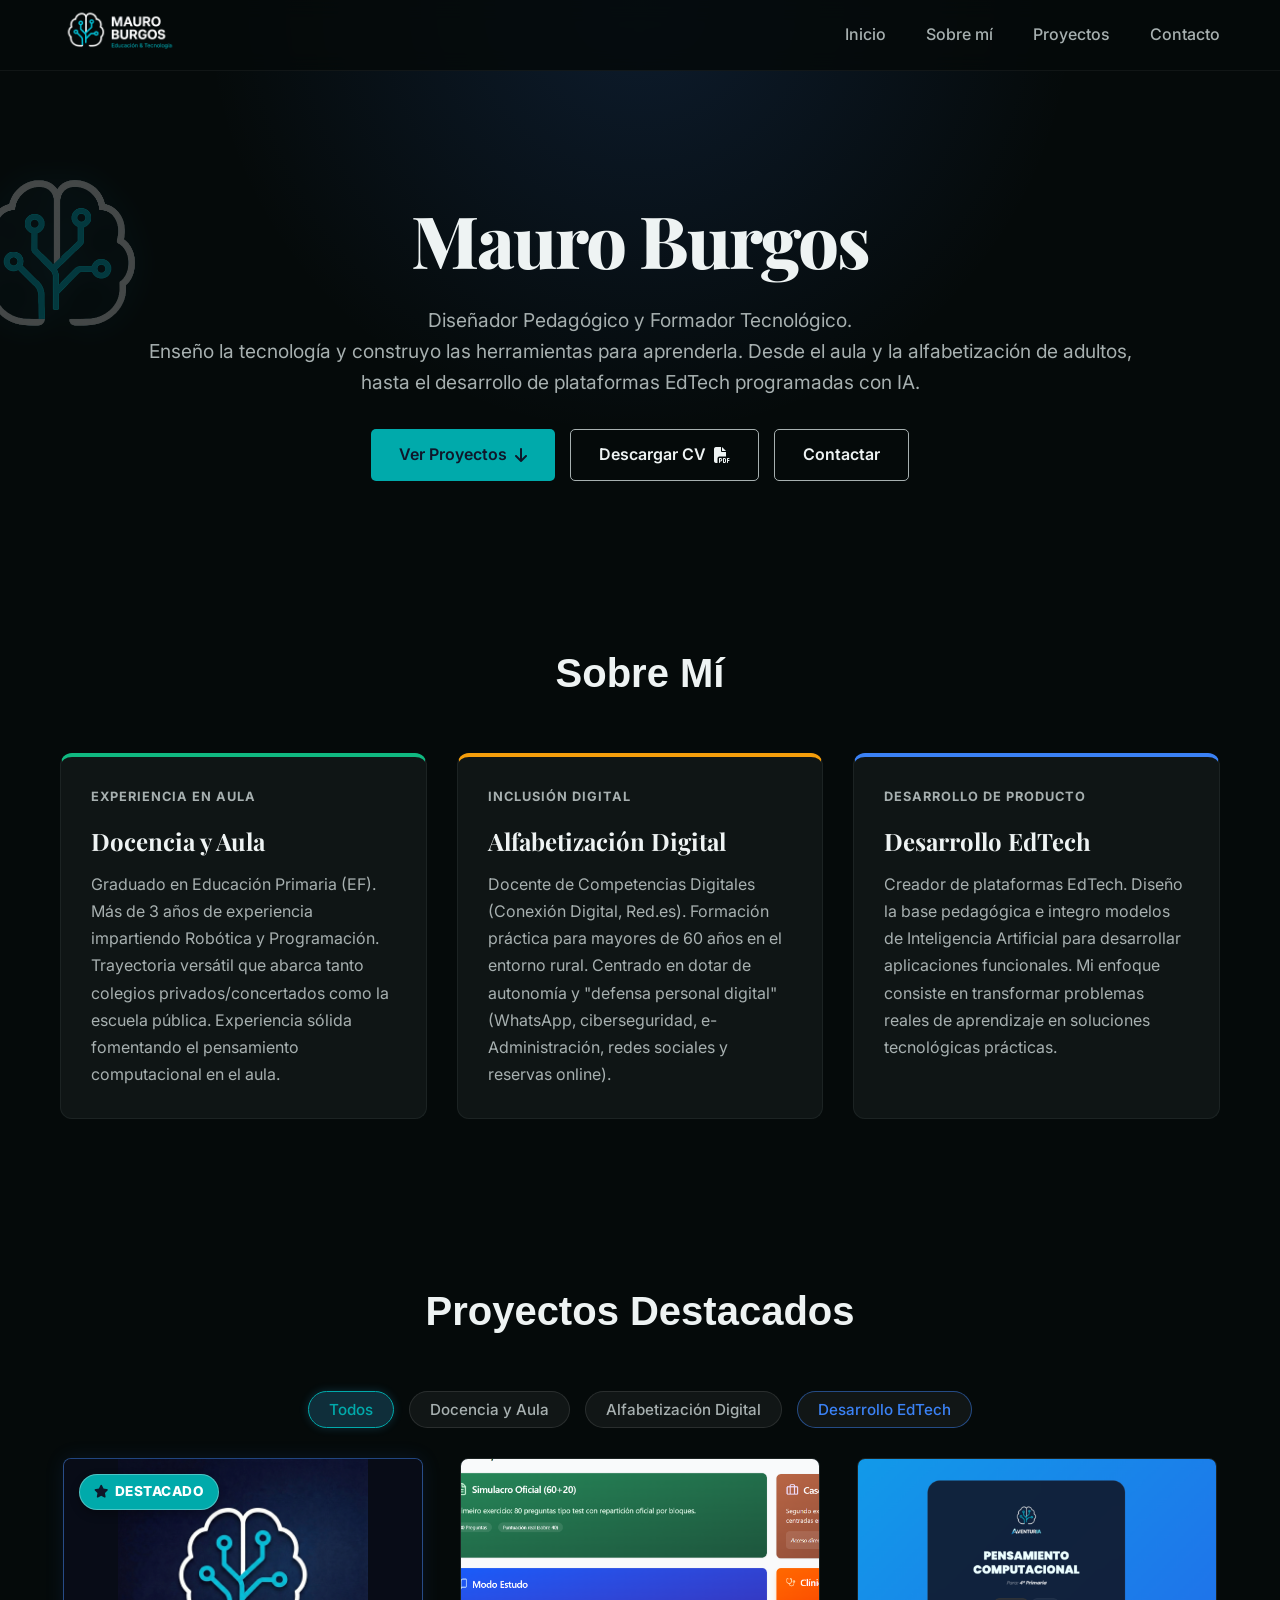
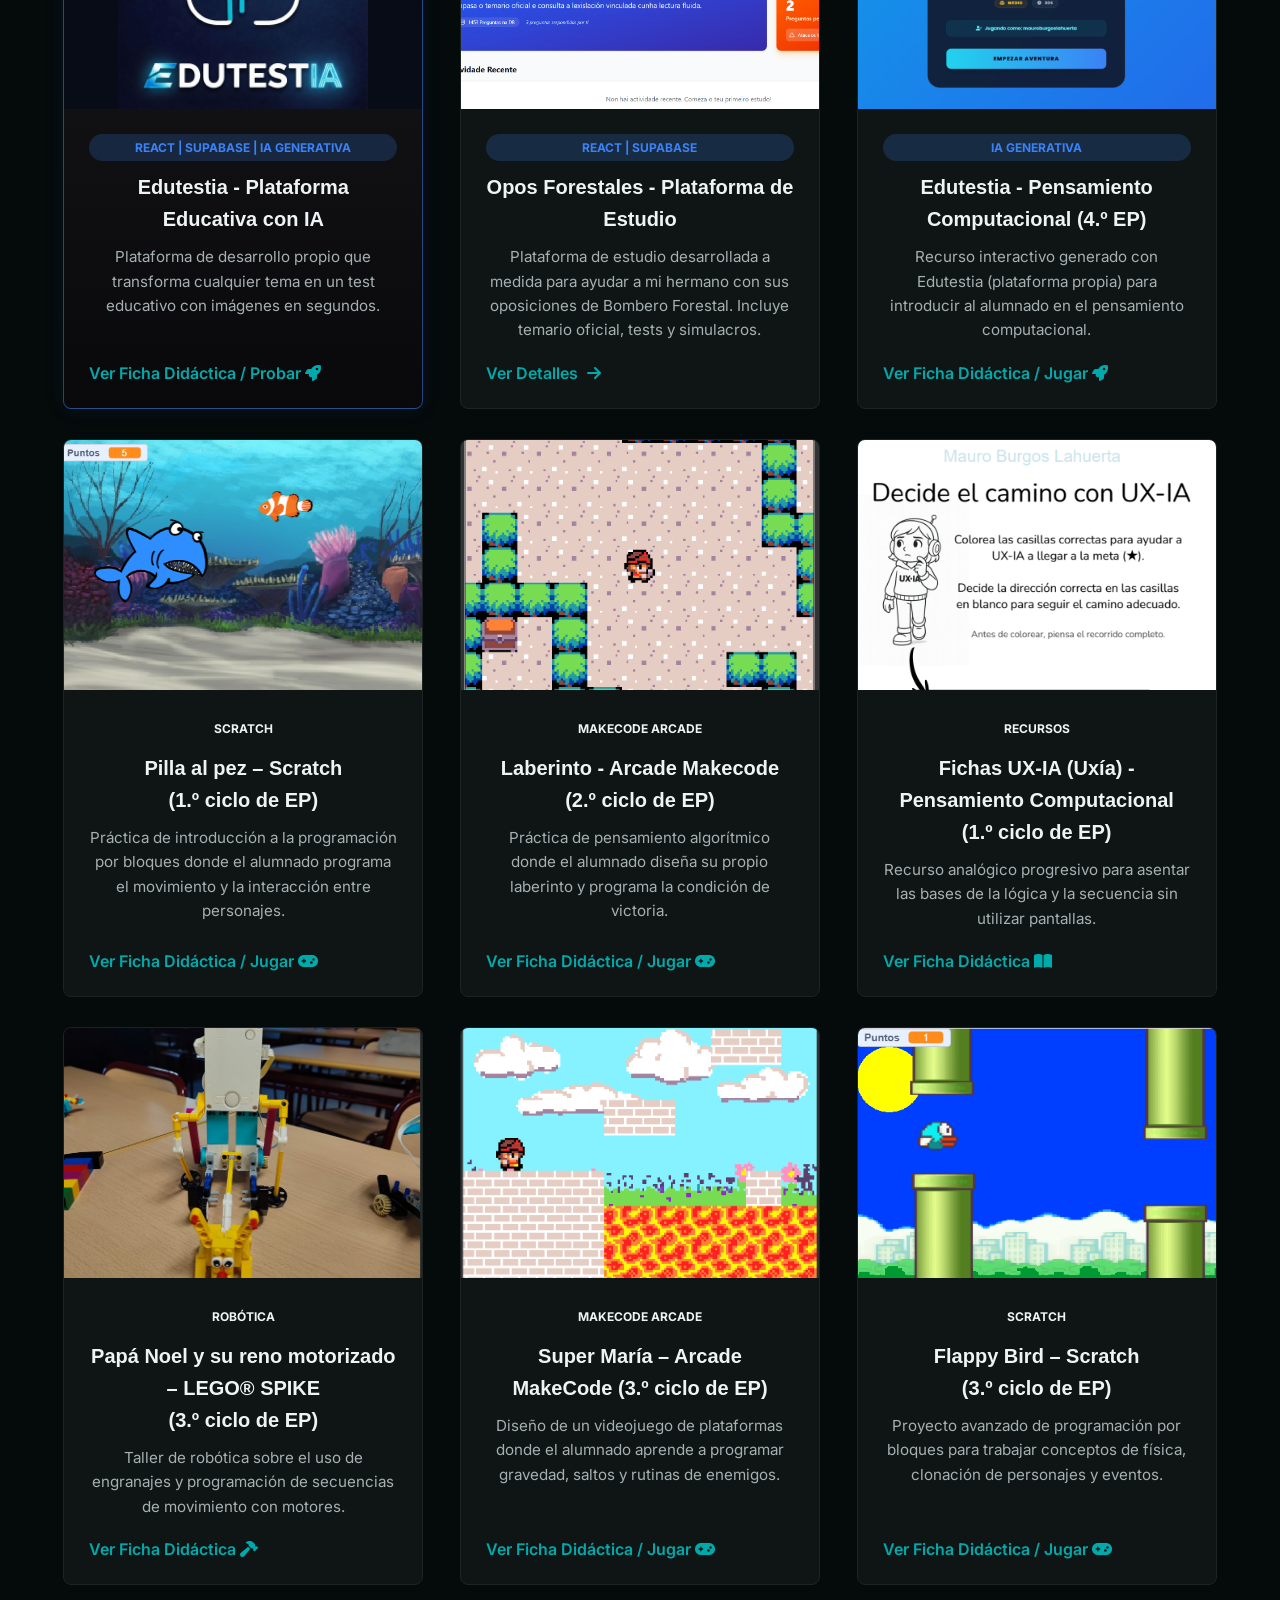
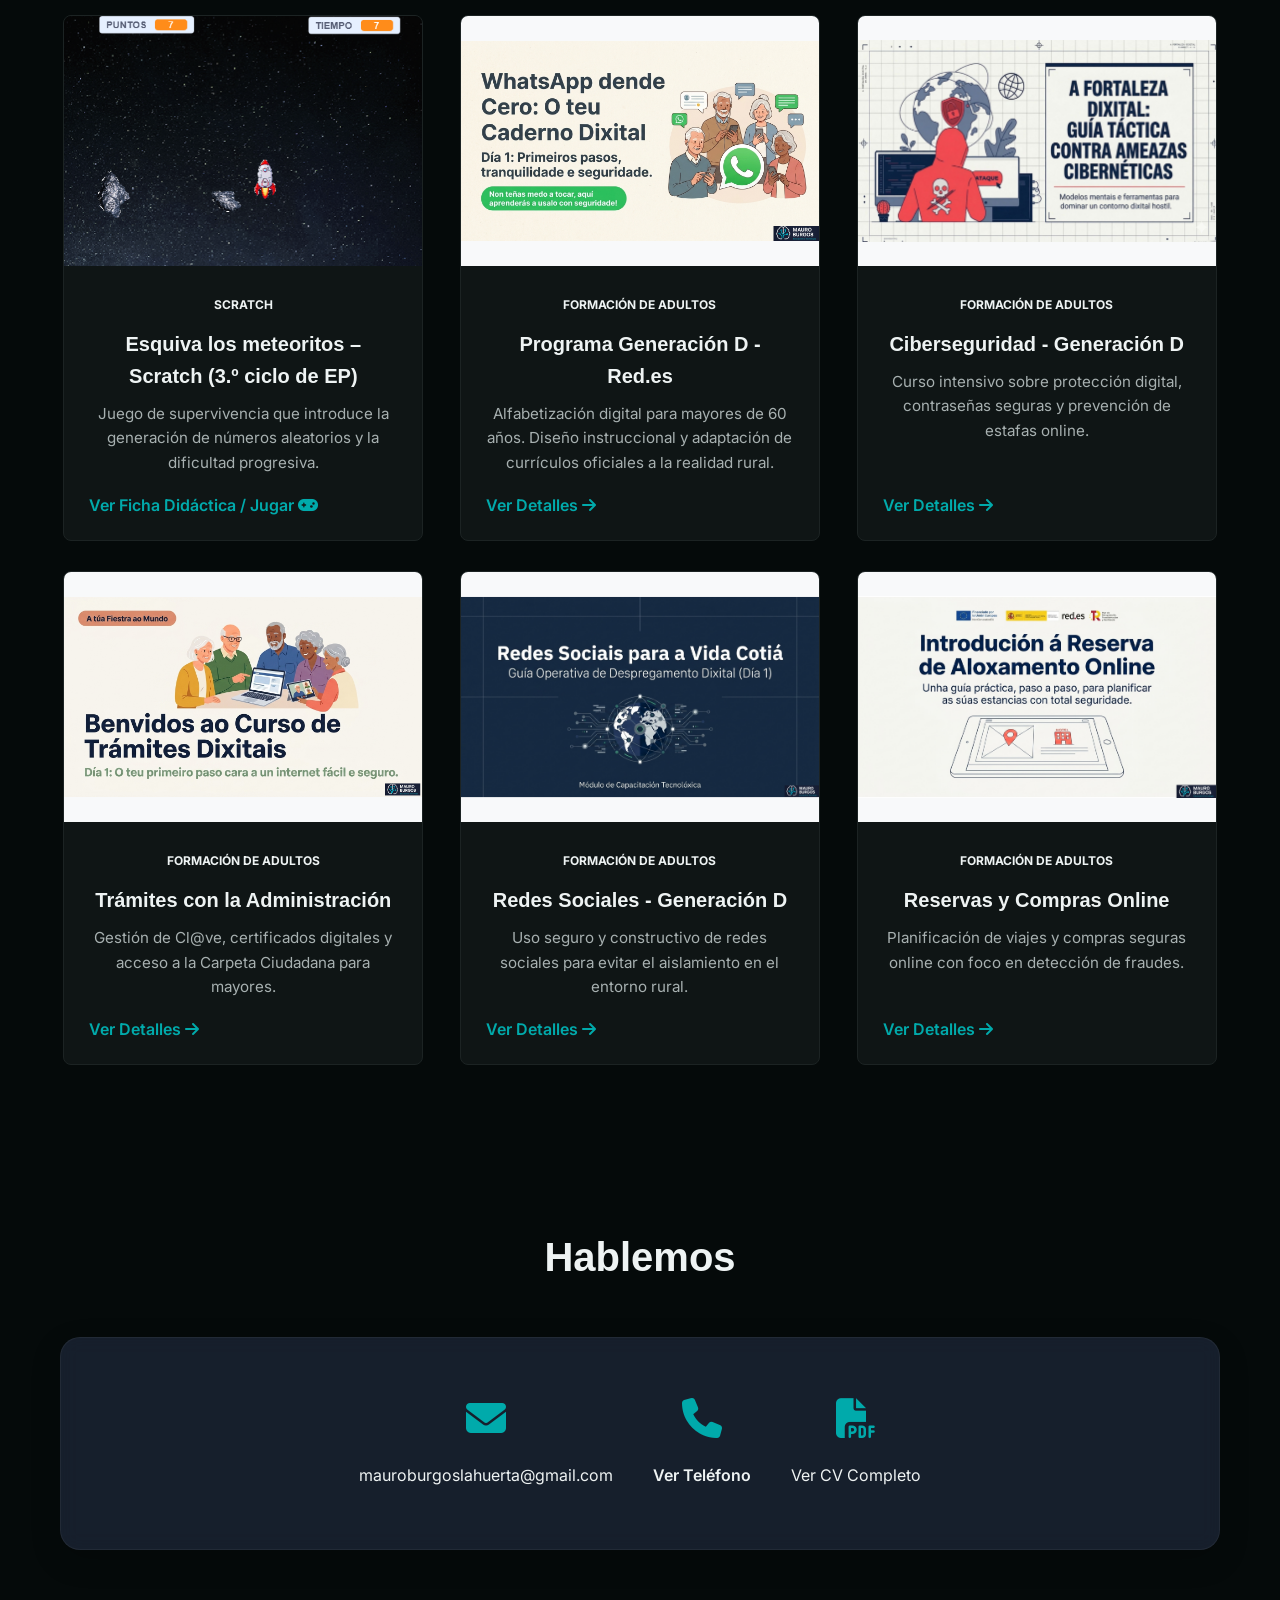
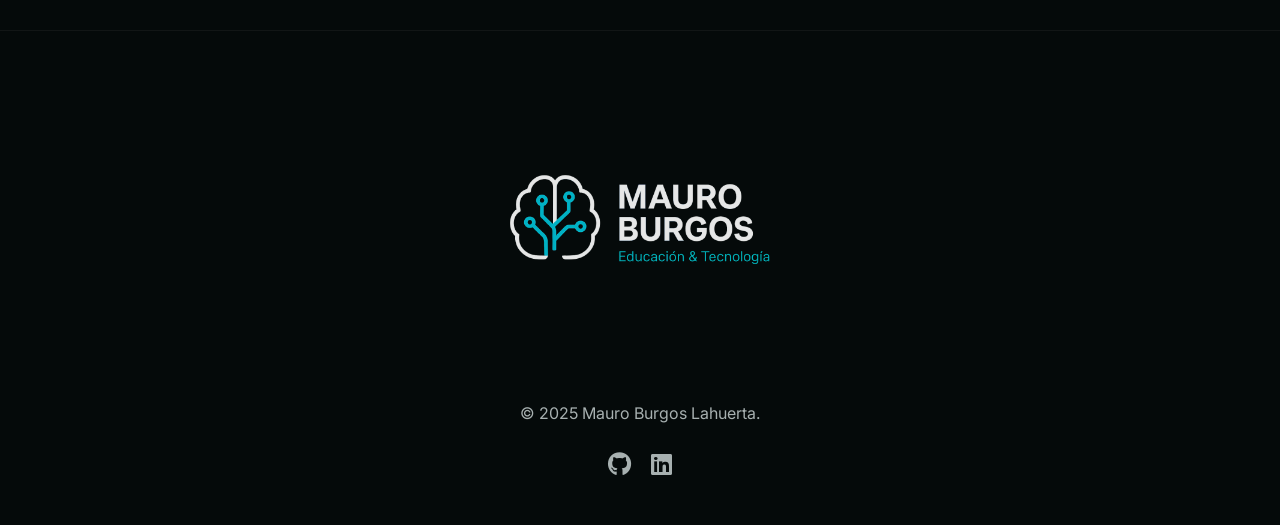
==== commit a0311dce: "UI: corrige título olvidado de la tarjeta de Oposiciones Forestales" ====
--- a/index.html
+++ b/index.html
@@ -152,7 +152,7 @@
                     </div>
                     <div class="project-content">
                         <span class="tag edtech">React | Supabase</span>
-                        <h3 data-project-title="opos-forestales">Oposiciones Forestales</h3>
+                        <h3 data-project-title="opos-forestales">Opos Forestales - Plataforma de Estudio</h3>
                         <p data-project-desc="opos-forestales">Plataforma de estudio desarrollada a medida para ayudar a mi hermano con sus oposiciones de Bombero Forestal. Incluye temario oficial, tests y simulacros.</p>
                         <button class="btn-link"
                             style="background:none; border:none; padding:0; cursor:pointer; font-family: inherit; font-size: inherit; color: var(--accent); font-weight: 600;">
@@ -524,7 +524,7 @@
     </button>
 
     <!-- Main Script (Loaded last) -->
-    <script src="js/script.js?v=45"></script>
+    <script src="js/script.js?v=46"></script>
 </body>
 
 </html>
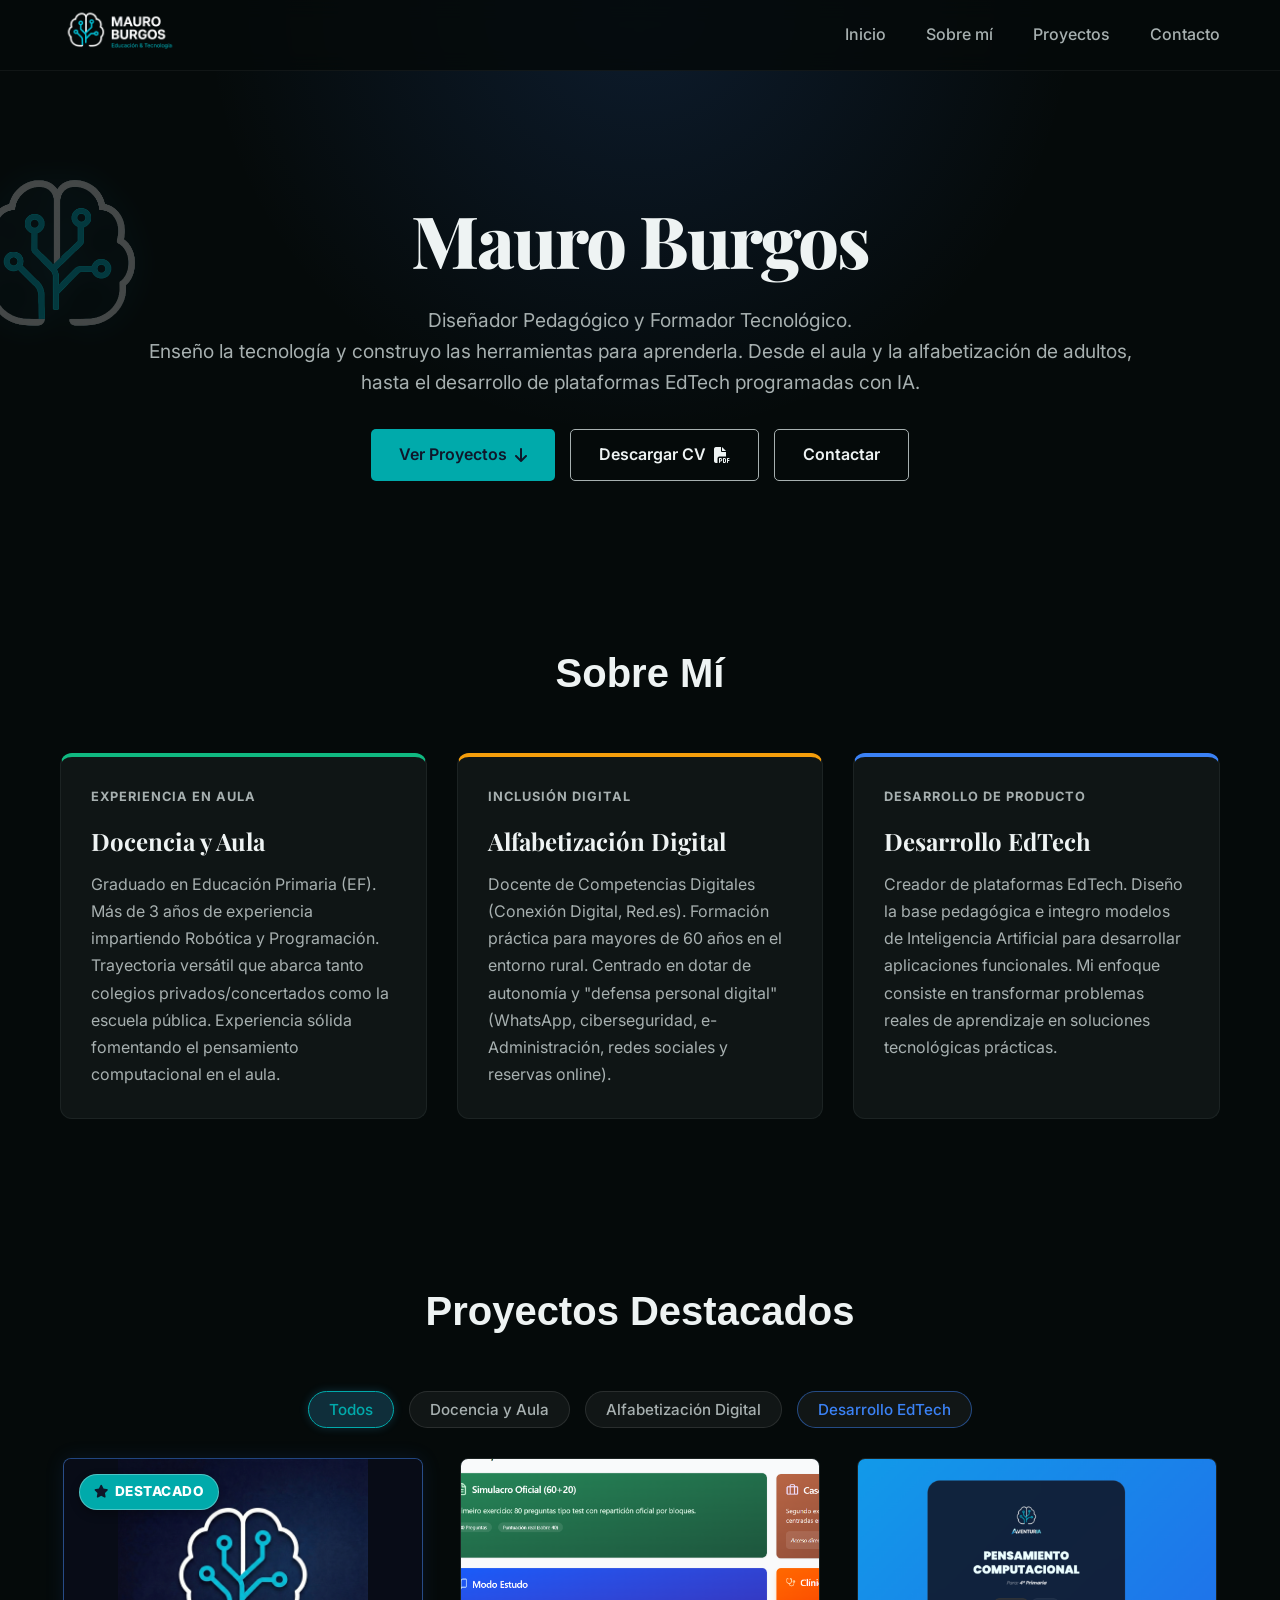
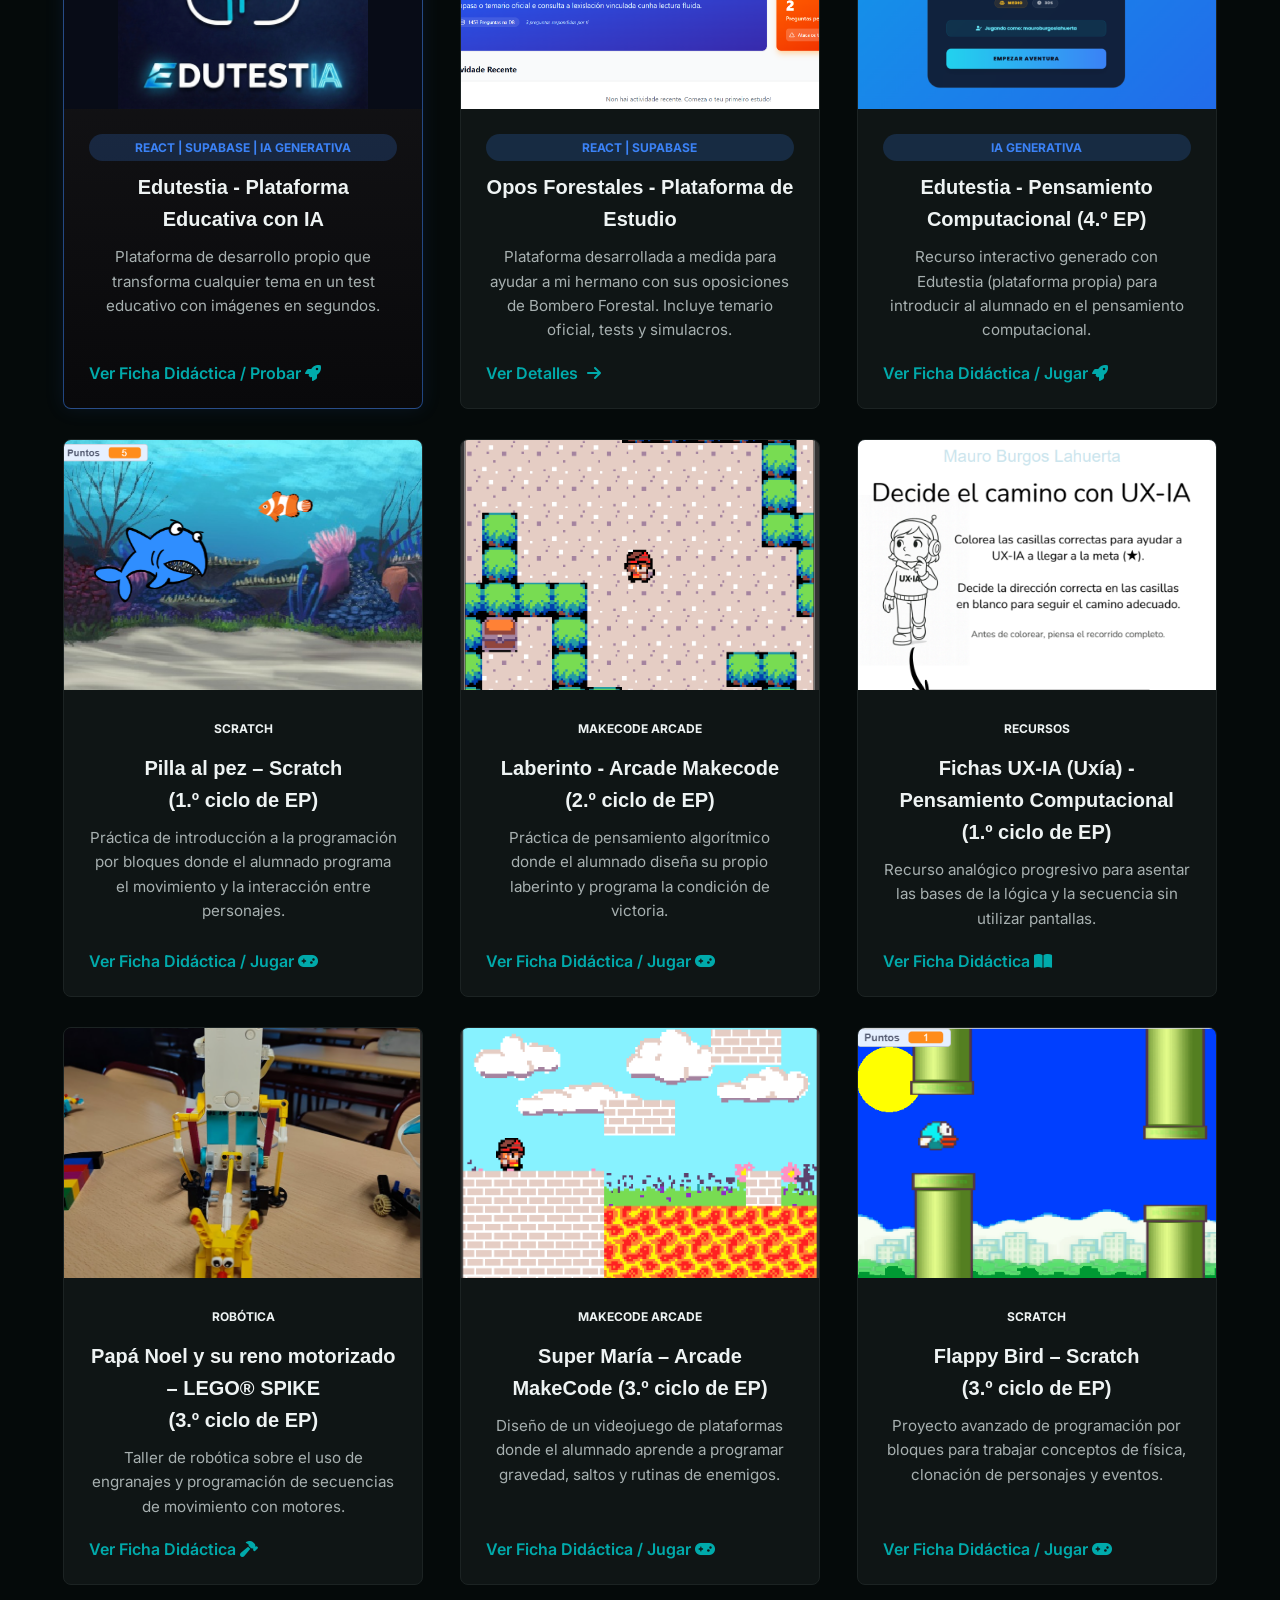
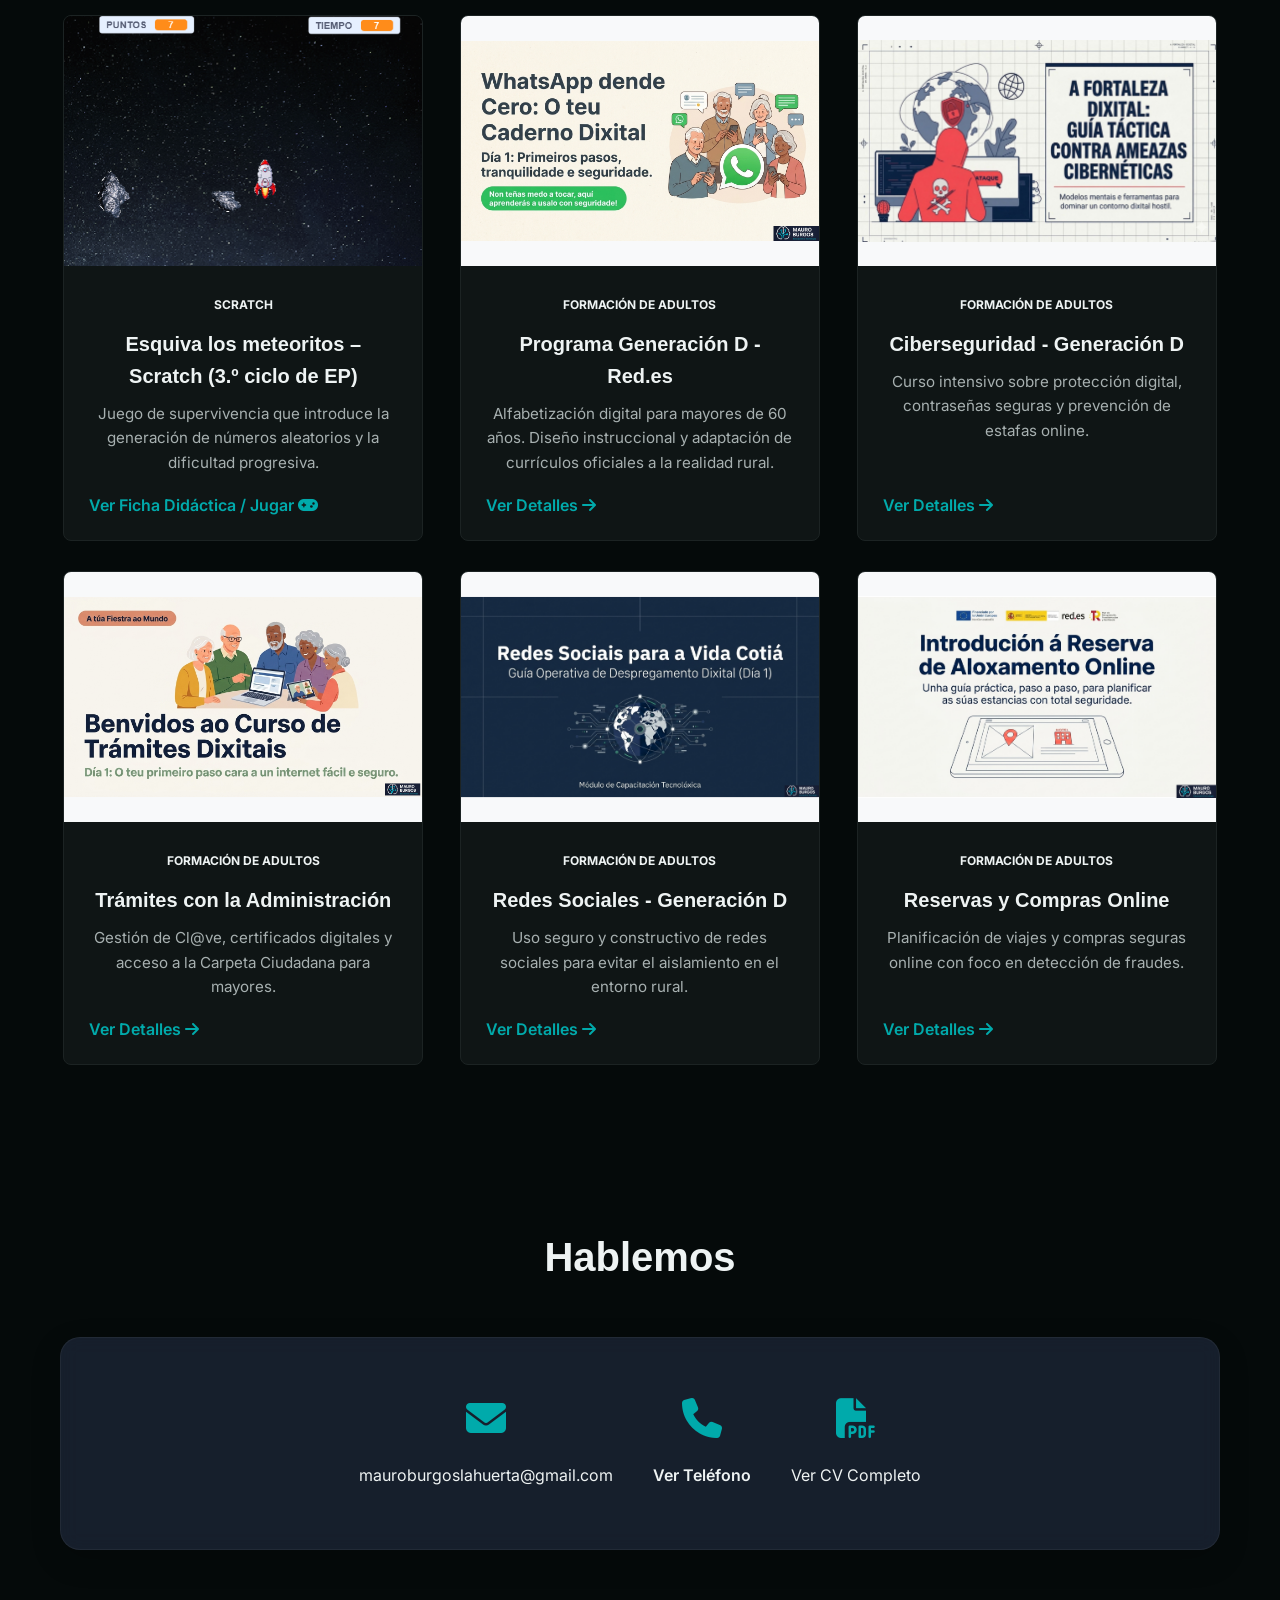
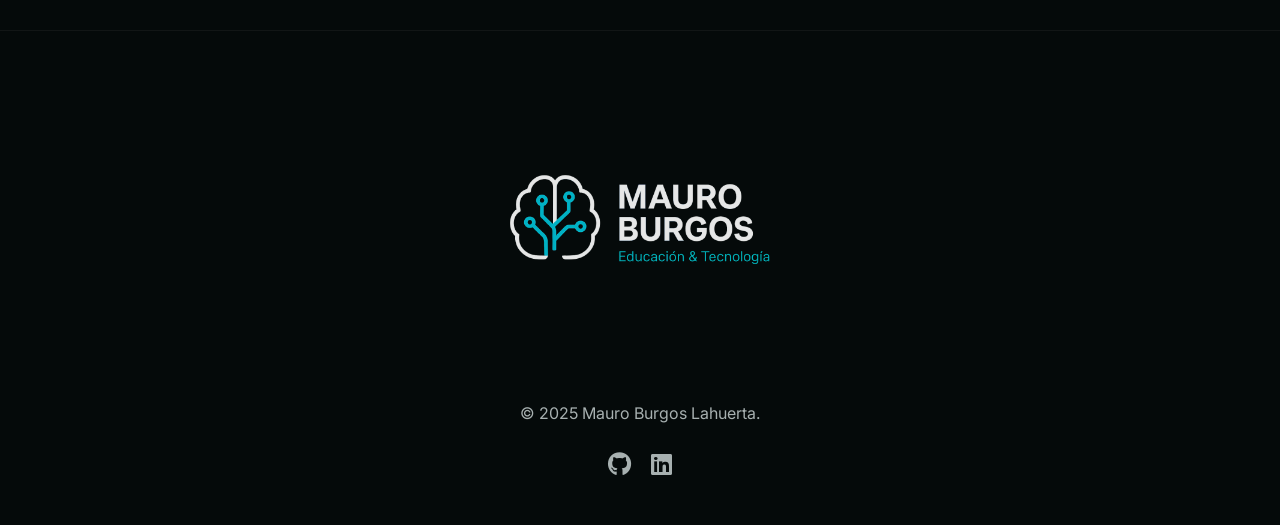
==== commit 7ca67401: "UI: elimina redundancia de 'de estudio' en las descripciones de Oposiciones Forestales" ====
--- a/index.html
+++ b/index.html
@@ -153,7 +153,7 @@
                     <div class="project-content">
                         <span class="tag edtech">React | Supabase</span>
                         <h3 data-project-title="opos-forestales">Opos Forestales - Plataforma de Estudio</h3>
-                        <p data-project-desc="opos-forestales">Plataforma de estudio desarrollada a medida para ayudar a mi hermano con sus oposiciones de Bombero Forestal. Incluye temario oficial, tests y simulacros.</p>
+                        <p data-project-desc="opos-forestales">Plataforma desarrollada a medida para ayudar a mi hermano con sus oposiciones de Bombero Forestal. Incluye temario oficial, tests y simulacros.</p>
                         <button class="btn-link"
                             style="background:none; border:none; padding:0; cursor:pointer; font-family: inherit; font-size: inherit; color: var(--accent); font-weight: 600;">
                             Ver Detalles <i class="fas fa-arrow-right" aria-hidden="true" style="margin-left:5px;"></i>
@@ -524,7 +524,7 @@
     </button>
 
     <!-- Main Script (Loaded last) -->
-    <script src="js/script.js?v=46"></script>
+    <script src="js/script.js?v=47"></script>
 </body>
 
 </html>
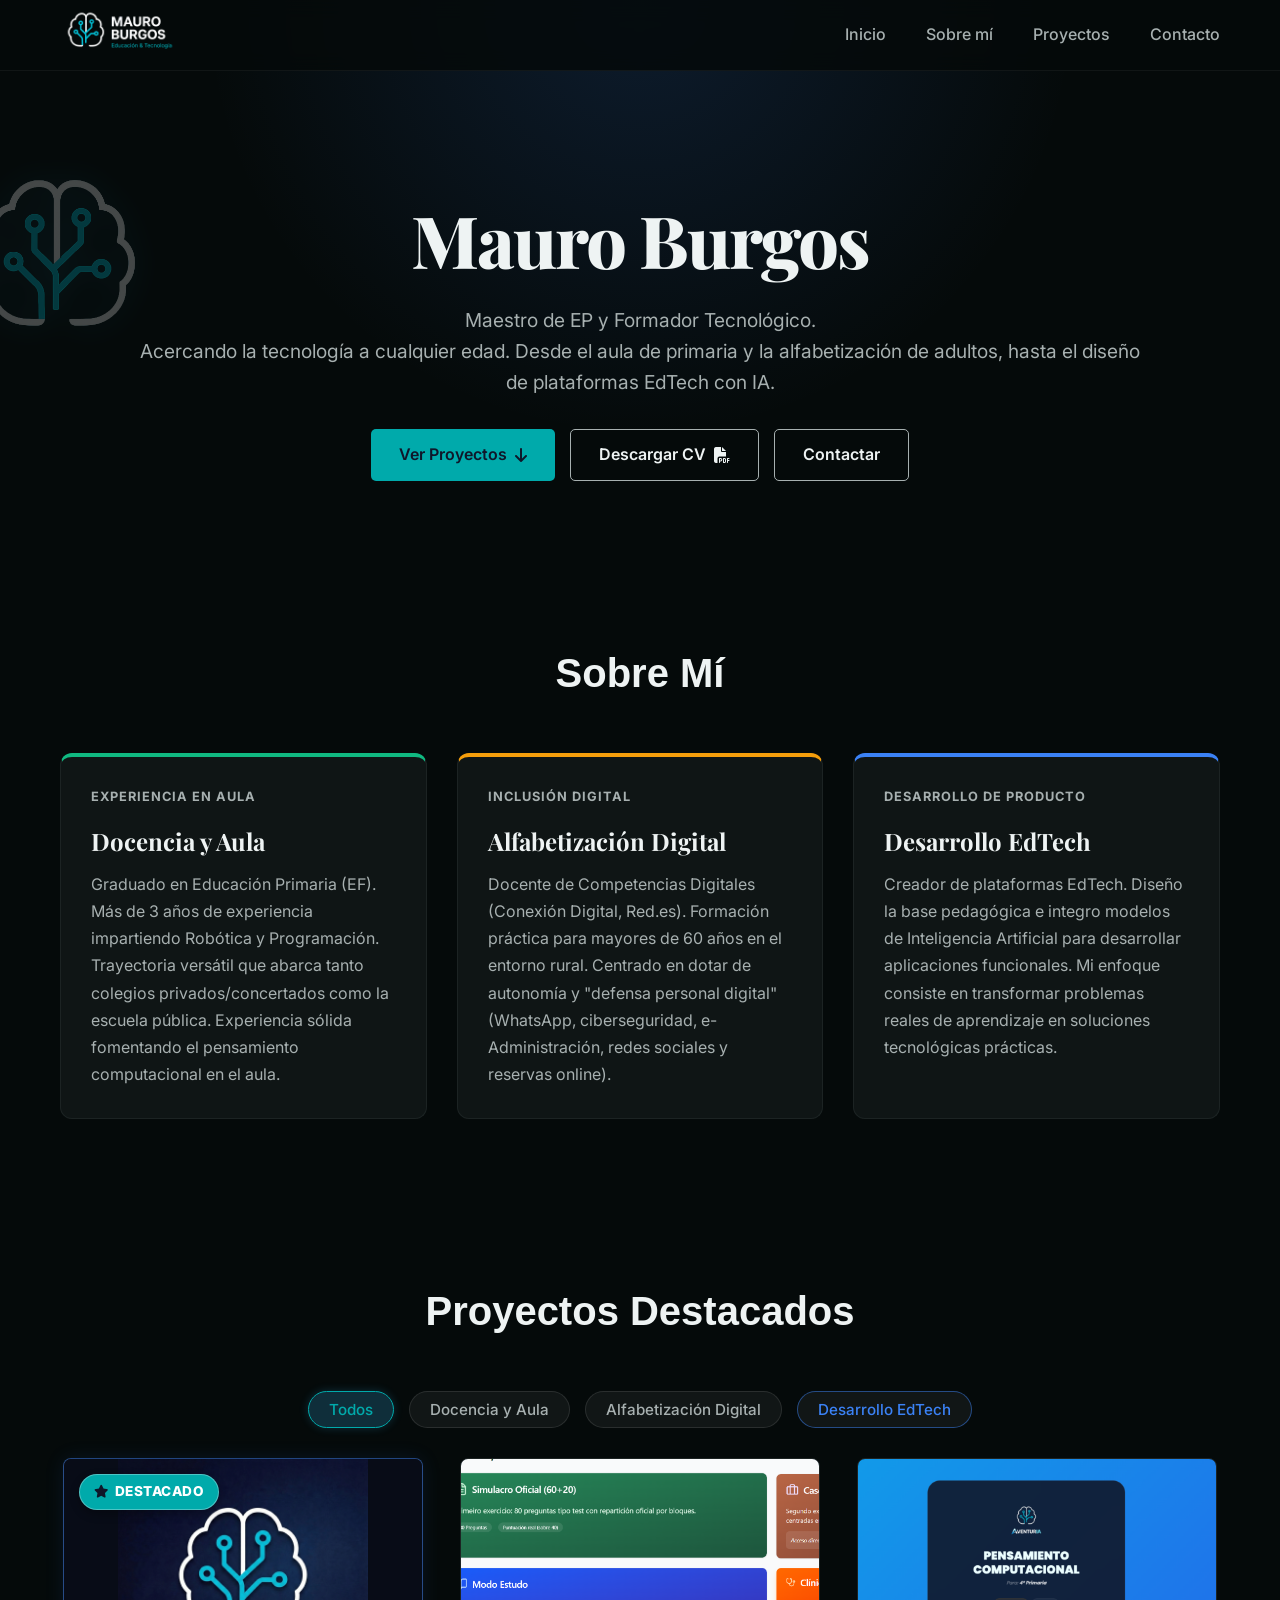
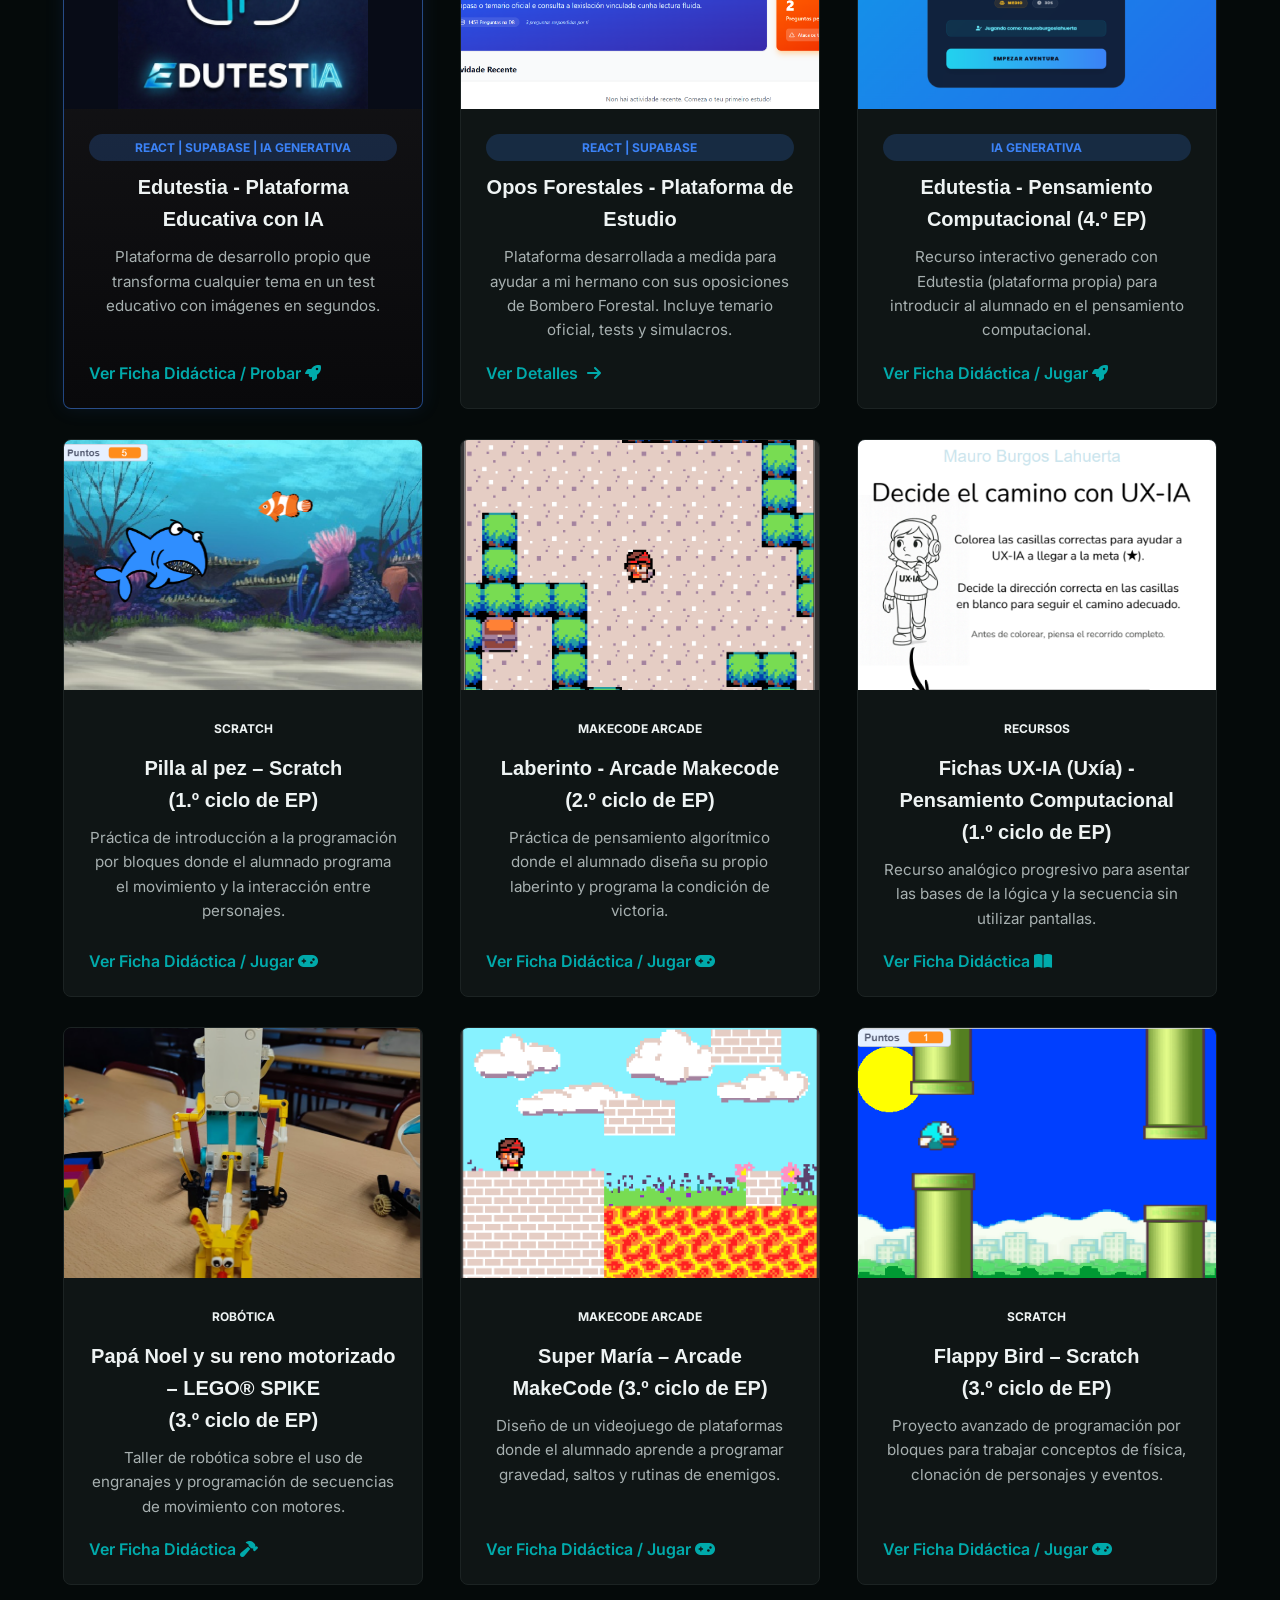
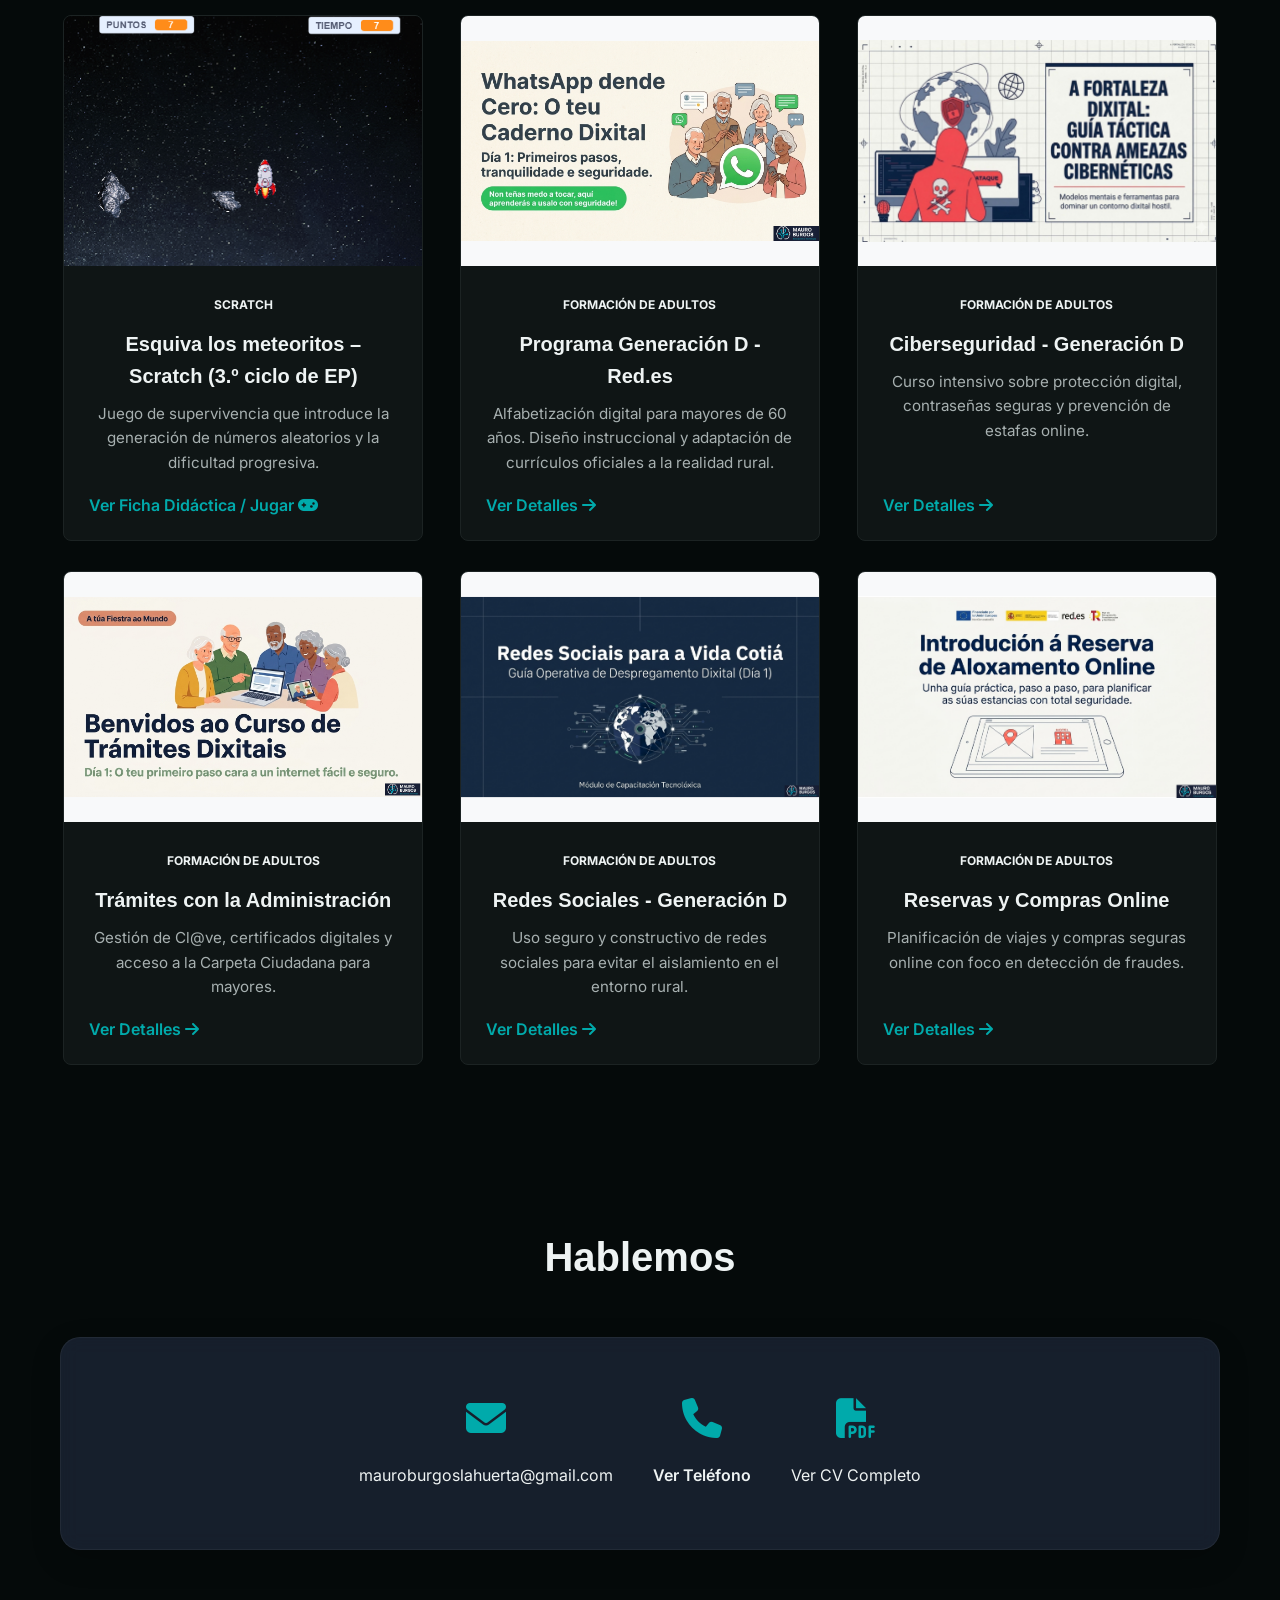
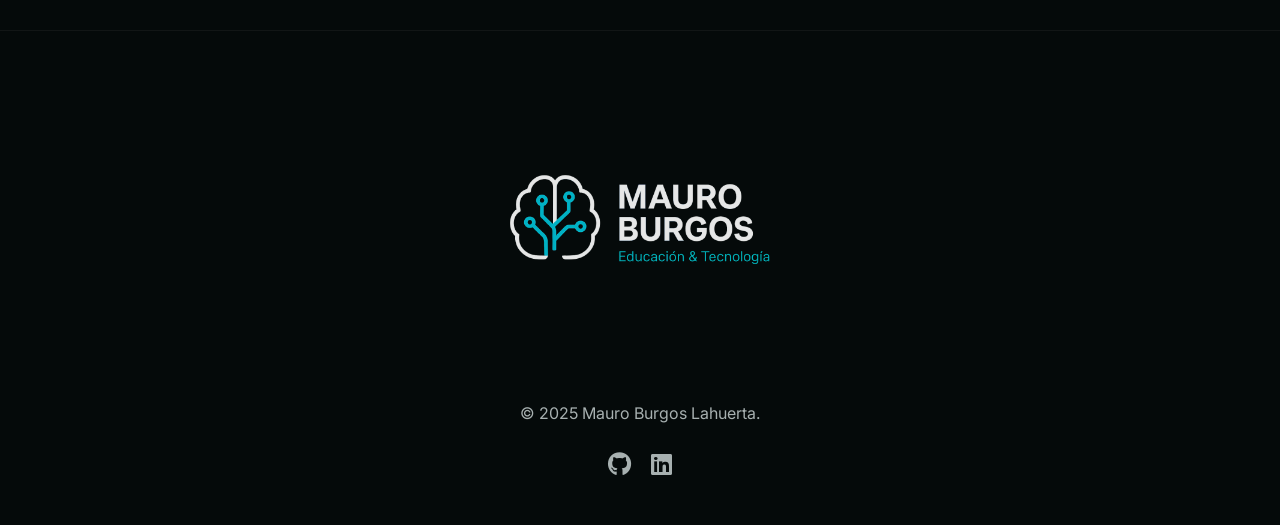
==== commit 58c9cb1c: "UI: actualiza el subtítulo y texto Hero al rol de Maestro de EP" ====
--- a/index.html
+++ b/index.html
@@ -4,15 +4,15 @@
 <head>
     <meta charset="UTF-8">
     <meta name="viewport" content="width=device-width, initial-scale=1.0">
-    <title>Mauro Burgos | Educación & Tecnología</title>
+    <title>Mauro Burgos | Maestro de EP y Formador Tecnológico</title>
     <link rel="icon" href="assets/images/favicon.png" type="image/png">
 
     <meta name="description"
-        content="Portfolio de Mauro Burgos Lahuerta. Diseñador Pedagógico y Creador EdTech. Conectando la experiencia en el aula con el desarrollo de soluciones tecnológicas e IA.">
+        content="Portfolio de Mauro Burgos Lahuerta. Acercando la tecnología a cualquier edad. Desde el aula de primaria y la alfabetización de adultos, hasta el diseño de plataformas EdTech con IA.">
     <meta property="og:type" content="website">
-    <meta property="og:title" content="Mauro Burgos | Educación & Tecnología">
+    <meta property="og:title" content="Mauro Burgos | Maestro de EP y Formador Tecnológico">
     <meta property="og:description"
-        content="Portfolio de Mauro Burgos Lahuerta. Diseñador Pedagógico y Creador EdTech. Conectando la experiencia en el aula con el desarrollo de soluciones tecnológicas e IA.">
+        content="Portfolio de Mauro Burgos Lahuerta. Acercando la tecnología a cualquier edad. Desde el aula de primaria y la alfabetización de adultos, hasta el diseño de plataformas EdTech con IA.">
     <meta property="og:image"
         content="https://mauroburgoslahuerta.github.io/portfolio/assets/images/social_preview.jpg">
     <link rel="preconnect" href="https://fonts.googleapis.com">
@@ -66,8 +66,8 @@
             <img src="assets/images/brain.png" class="hero-brain" alt="Brain Icon">
             <h1>Mauro Burgos</h1>
             <p class="hero-text fade-in">
-                Diseñador Pedagógico y Formador Tecnológico.<br>
-                Enseño la tecnología y construyo las herramientas para aprenderla. Desde el aula y la alfabetización de adultos, hasta el desarrollo de plataformas EdTech programadas con IA.
+                Maestro de EP y Formador Tecnológico.<br>
+                Acercando la tecnología a cualquier edad. Desde el aula de primaria y la alfabetización de adultos, hasta el diseño de plataformas EdTech con IA.
             </p>
             <div class="cta-buttons">
                 <a href="#proyectos" class="btn primary"><span>Ver Proyectos</span> <i
@@ -524,7 +524,7 @@
     </button>
 
     <!-- Main Script (Loaded last) -->
-    <script src="js/script.js?v=47"></script>
+    <script src="js/script.js?v=49"></script>
 </body>
 
 </html>
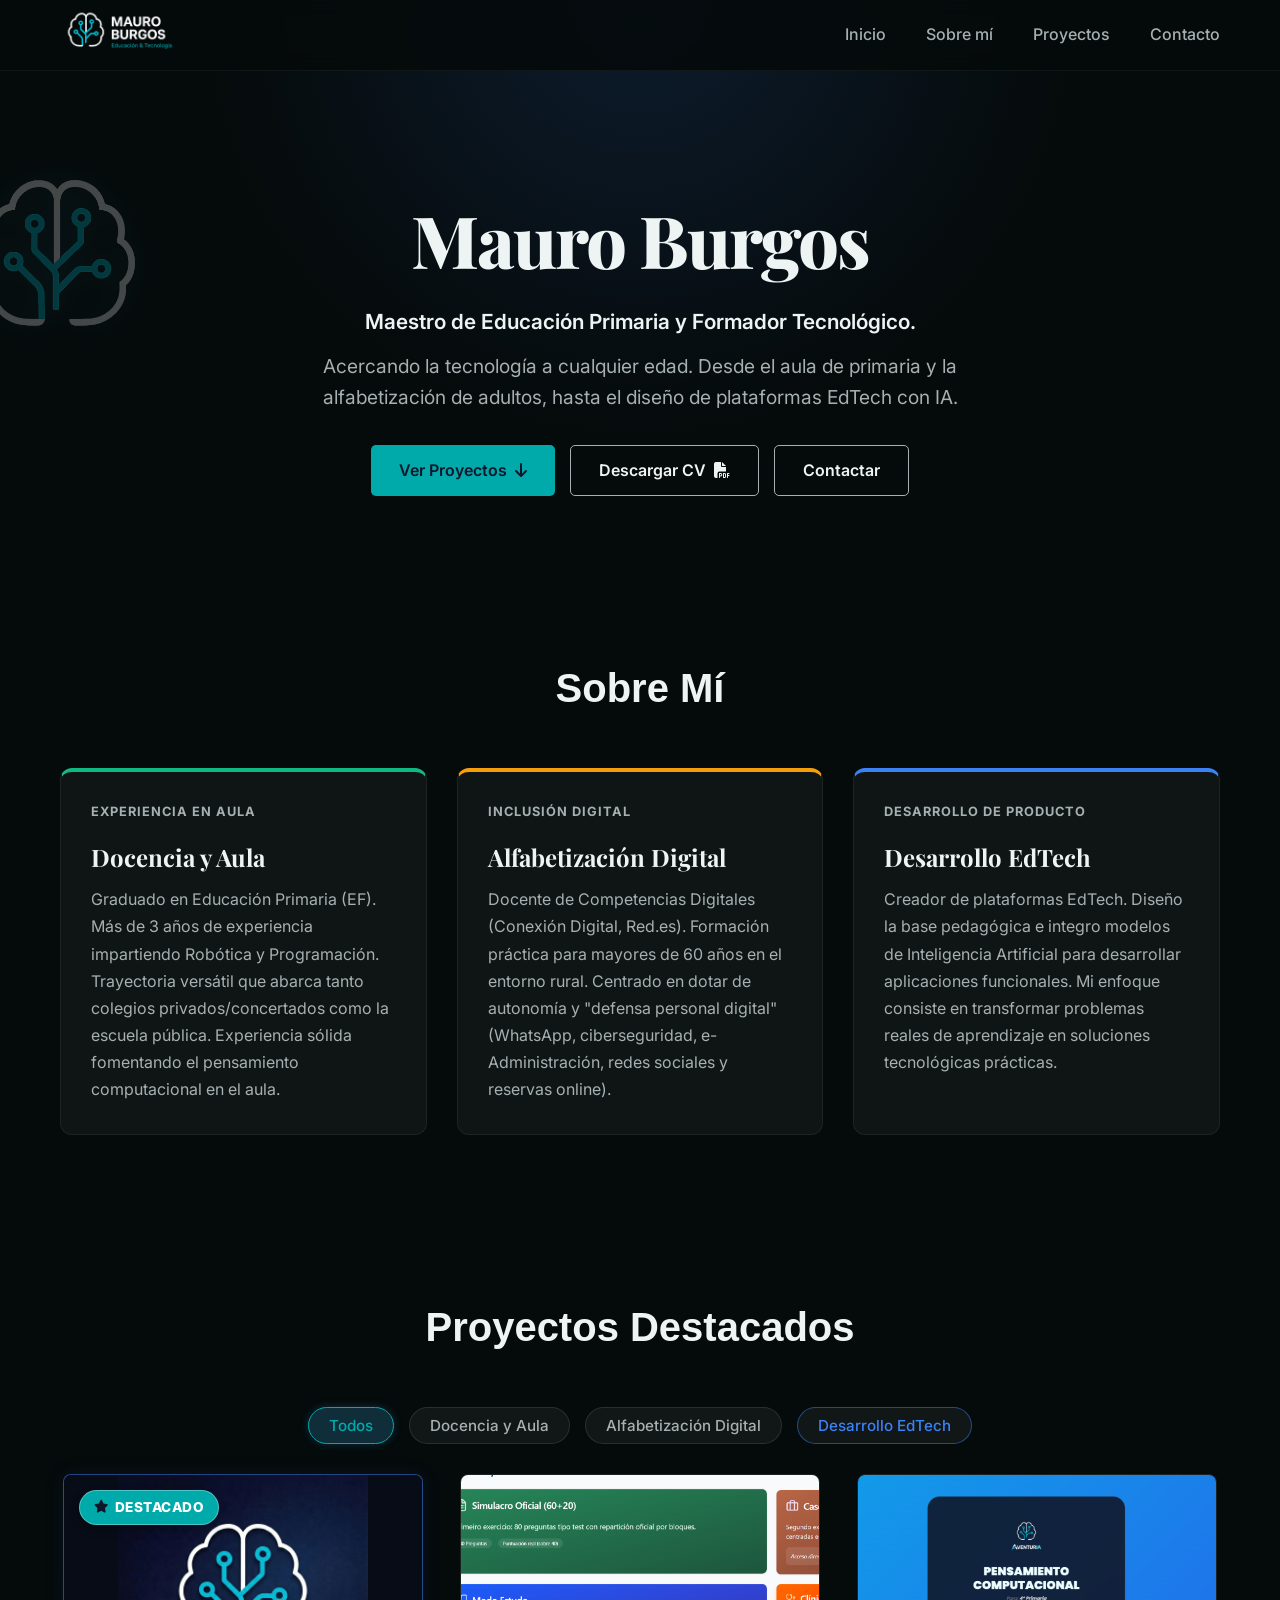
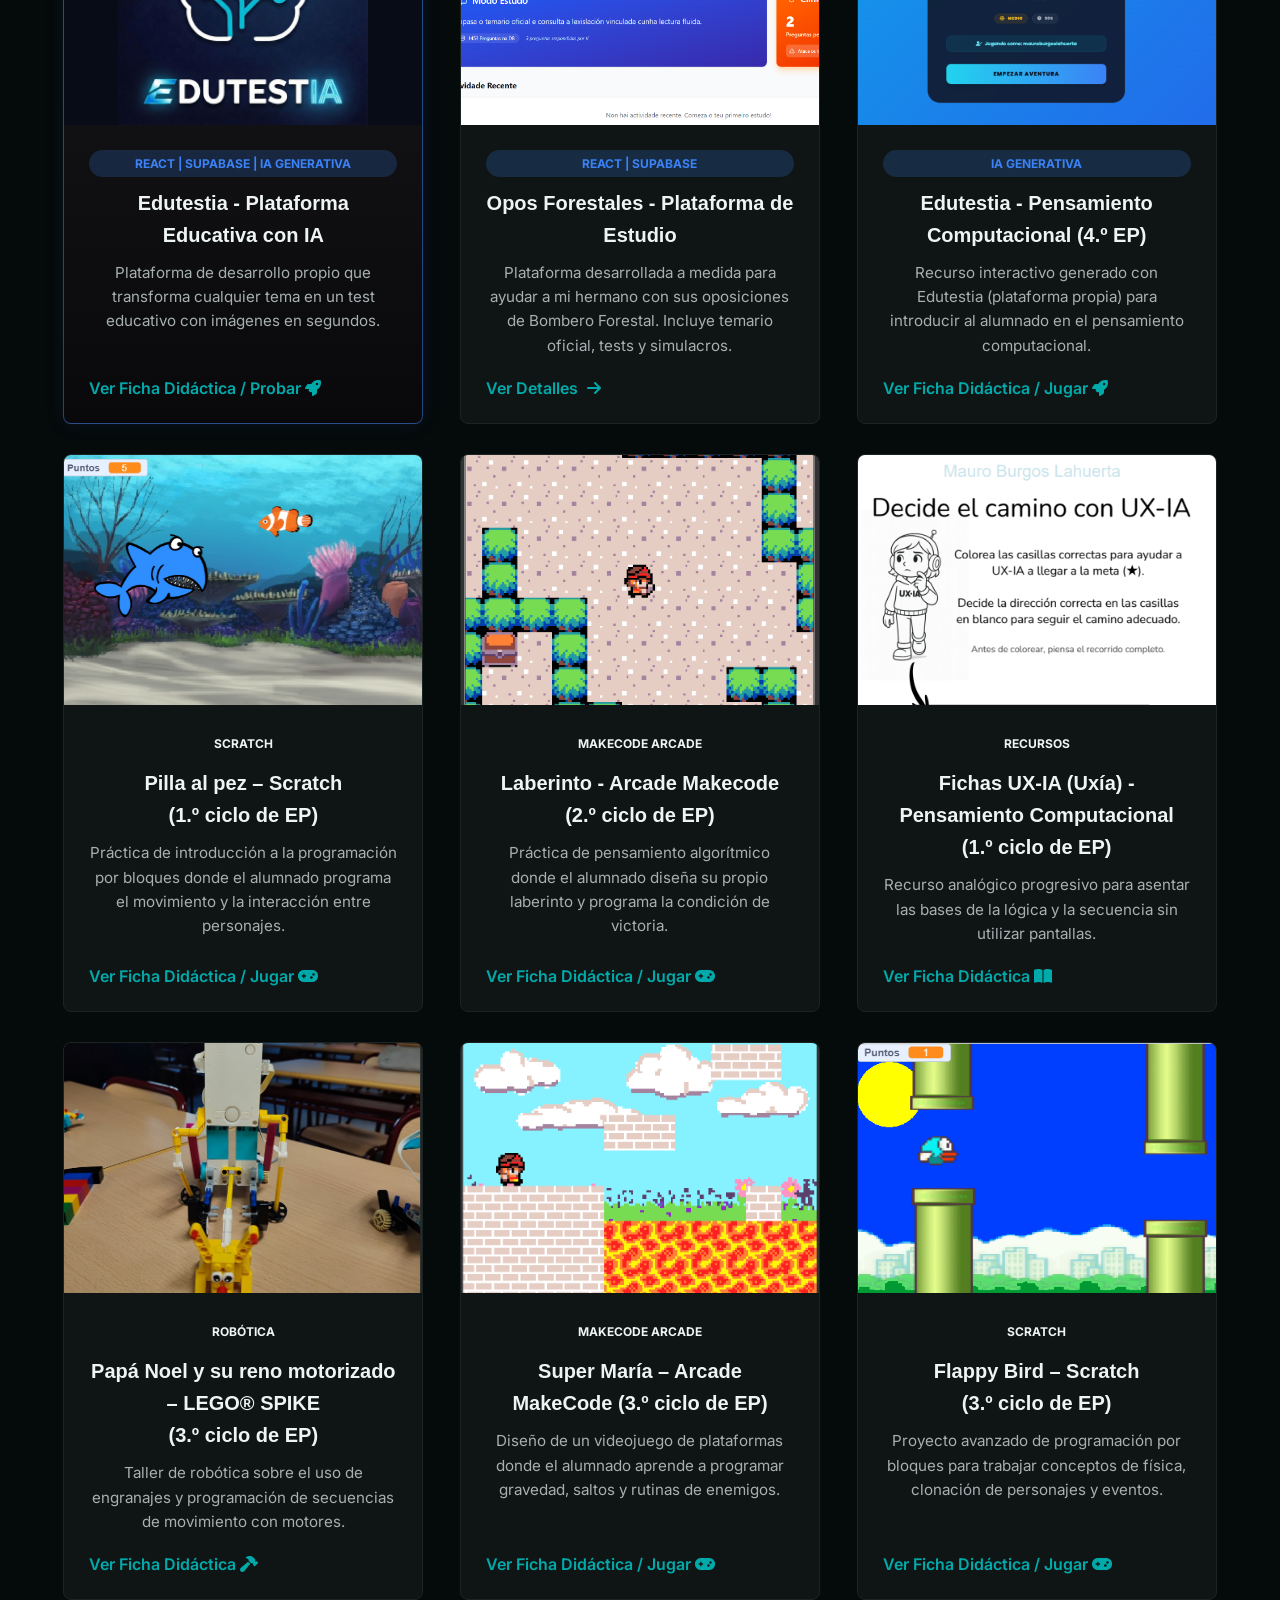
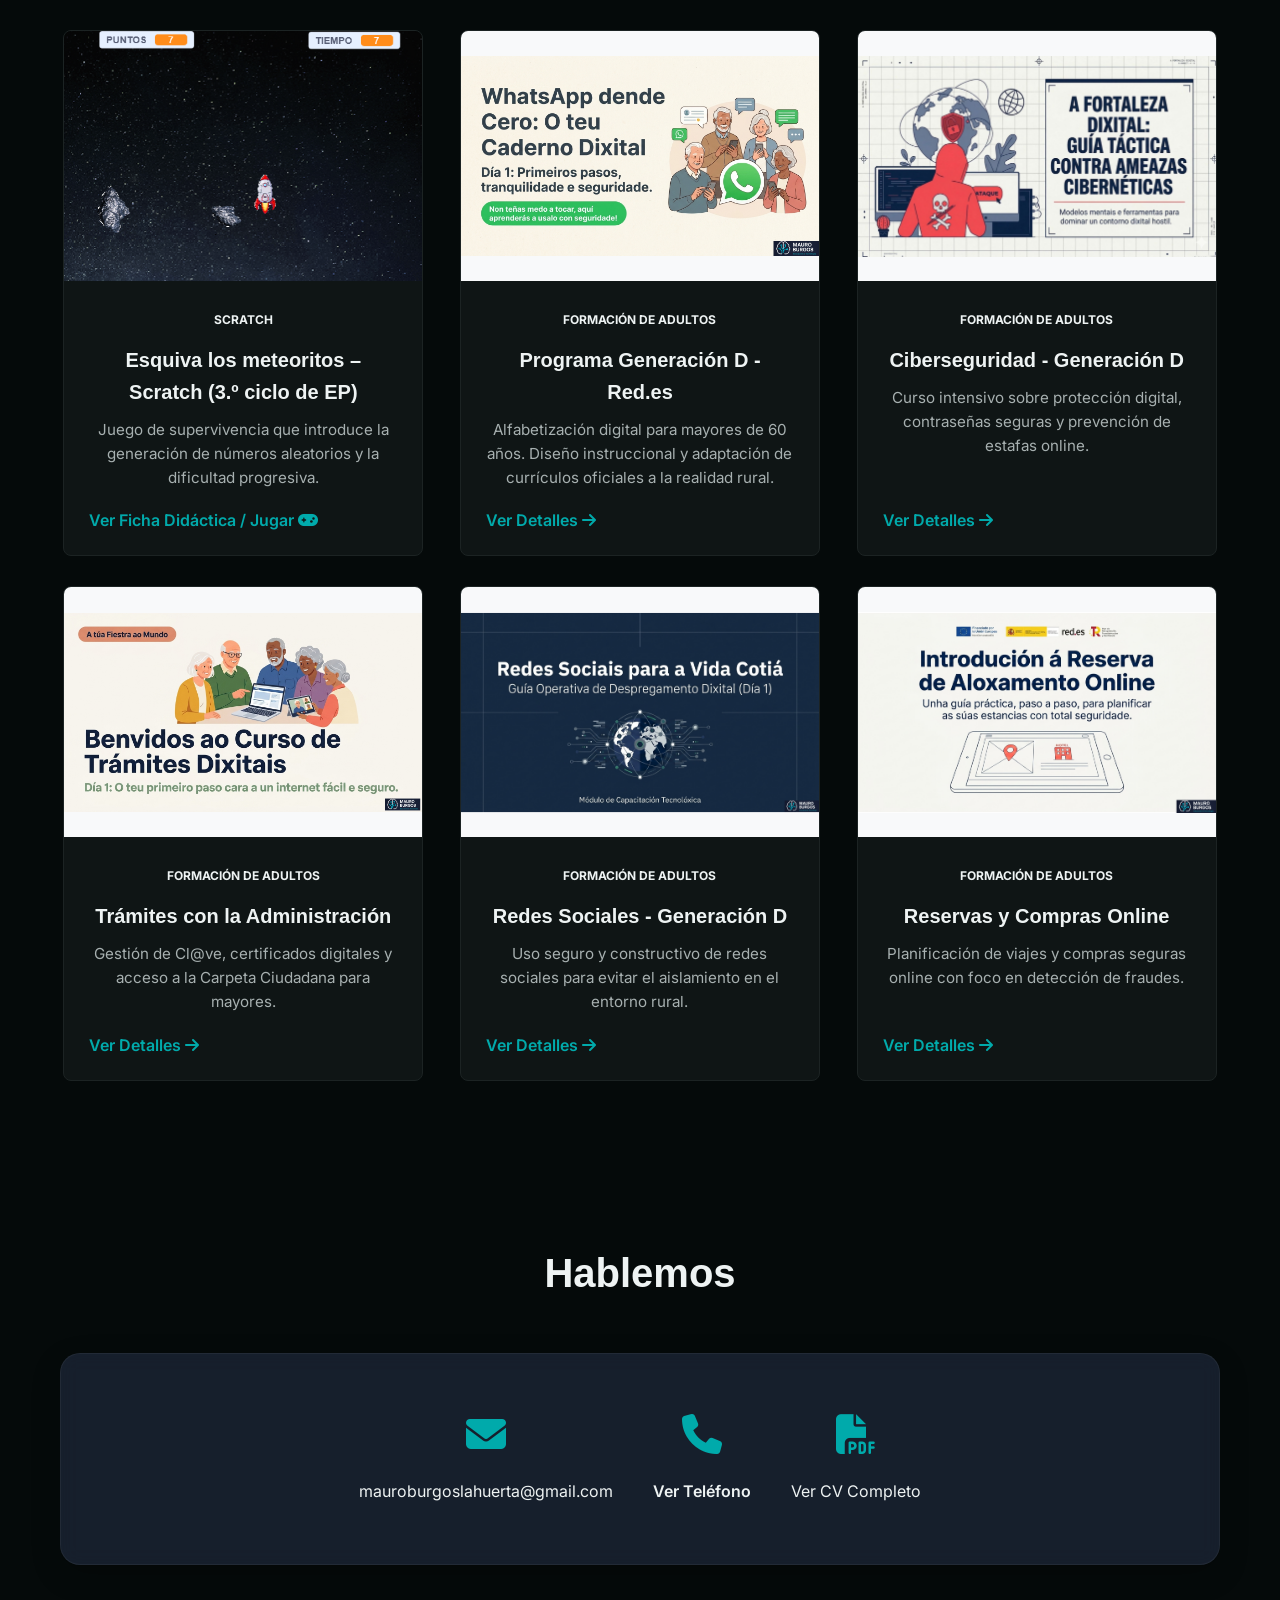
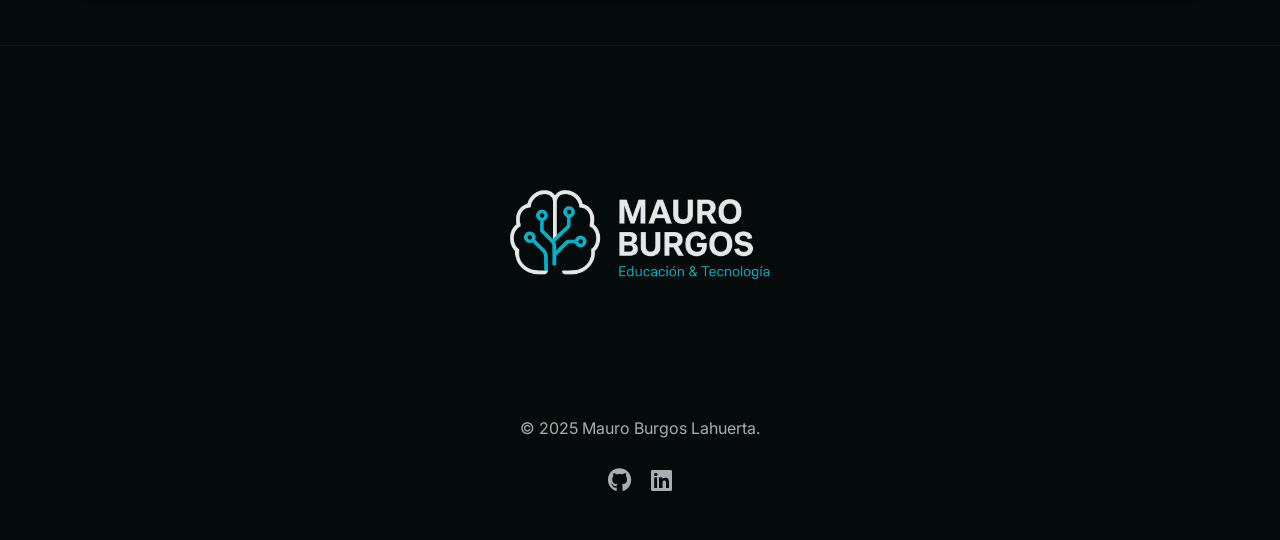
==== commit bff50367: "UI: expande cargo a Maestro de Educación Primaria y mejora la jerarquía visual del Hero" ====
--- a/index.html
+++ b/index.html
@@ -4,13 +4,13 @@
 <head>
     <meta charset="UTF-8">
     <meta name="viewport" content="width=device-width, initial-scale=1.0">
-    <title>Mauro Burgos | Maestro de EP y Formador Tecnológico</title>
+    <title>Mauro Burgos | Maestro de Educación Primaria y Formador Tecnológico</title>
     <link rel="icon" href="assets/images/favicon.png" type="image/png">
 
     <meta name="description"
         content="Portfolio de Mauro Burgos Lahuerta. Acercando la tecnología a cualquier edad. Desde el aula de primaria y la alfabetización de adultos, hasta el diseño de plataformas EdTech con IA.">
     <meta property="og:type" content="website">
-    <meta property="og:title" content="Mauro Burgos | Maestro de EP y Formador Tecnológico">
+    <meta property="og:title" content="Mauro Burgos | Maestro de Educación Primaria y Formador Tecnológico">
     <meta property="og:description"
         content="Portfolio de Mauro Burgos Lahuerta. Acercando la tecnología a cualquier edad. Desde el aula de primaria y la alfabetización de adultos, hasta el diseño de plataformas EdTech con IA.">
     <meta property="og:image"
@@ -65,10 +65,10 @@
         <div class="container hero-content">
             <img src="assets/images/brain.png" class="hero-brain" alt="Brain Icon">
             <h1>Mauro Burgos</h1>
-            <p class="hero-text fade-in">
-                Maestro de EP y Formador Tecnológico.<br>
-                Acercando la tecnología a cualquier edad. Desde el aula de primaria y la alfabetización de adultos, hasta el diseño de plataformas EdTech con IA.
-            </p>
+            <div class="hero-text fade-in" style="margin-bottom: 2rem;">
+                <span style="display: block; font-size: 1.3rem; font-weight: 600; color: var(--text-primary); margin-bottom: 0.8rem;">Maestro de Educación Primaria y Formador Tecnológico.</span>
+                <span style="display: block; max-width: 650px; margin: 0 auto; color: var(--text-secondary); line-height: 1.6;">Acercando la tecnología a cualquier edad. Desde el aula de primaria y la alfabetización de adultos, hasta el diseño de plataformas EdTech con IA.</span>
+            </div>
             <div class="cta-buttons">
                 <a href="#proyectos" class="btn primary"><span>Ver Proyectos</span> <i
                         class="fas fa-arrow-down"></i></a>
@@ -524,7 +524,7 @@
     </button>
 
     <!-- Main Script (Loaded last) -->
-    <script src="js/script.js?v=49"></script>
+    <script src="js/script.js?v=50"></script>
 </body>
 
 </html>
